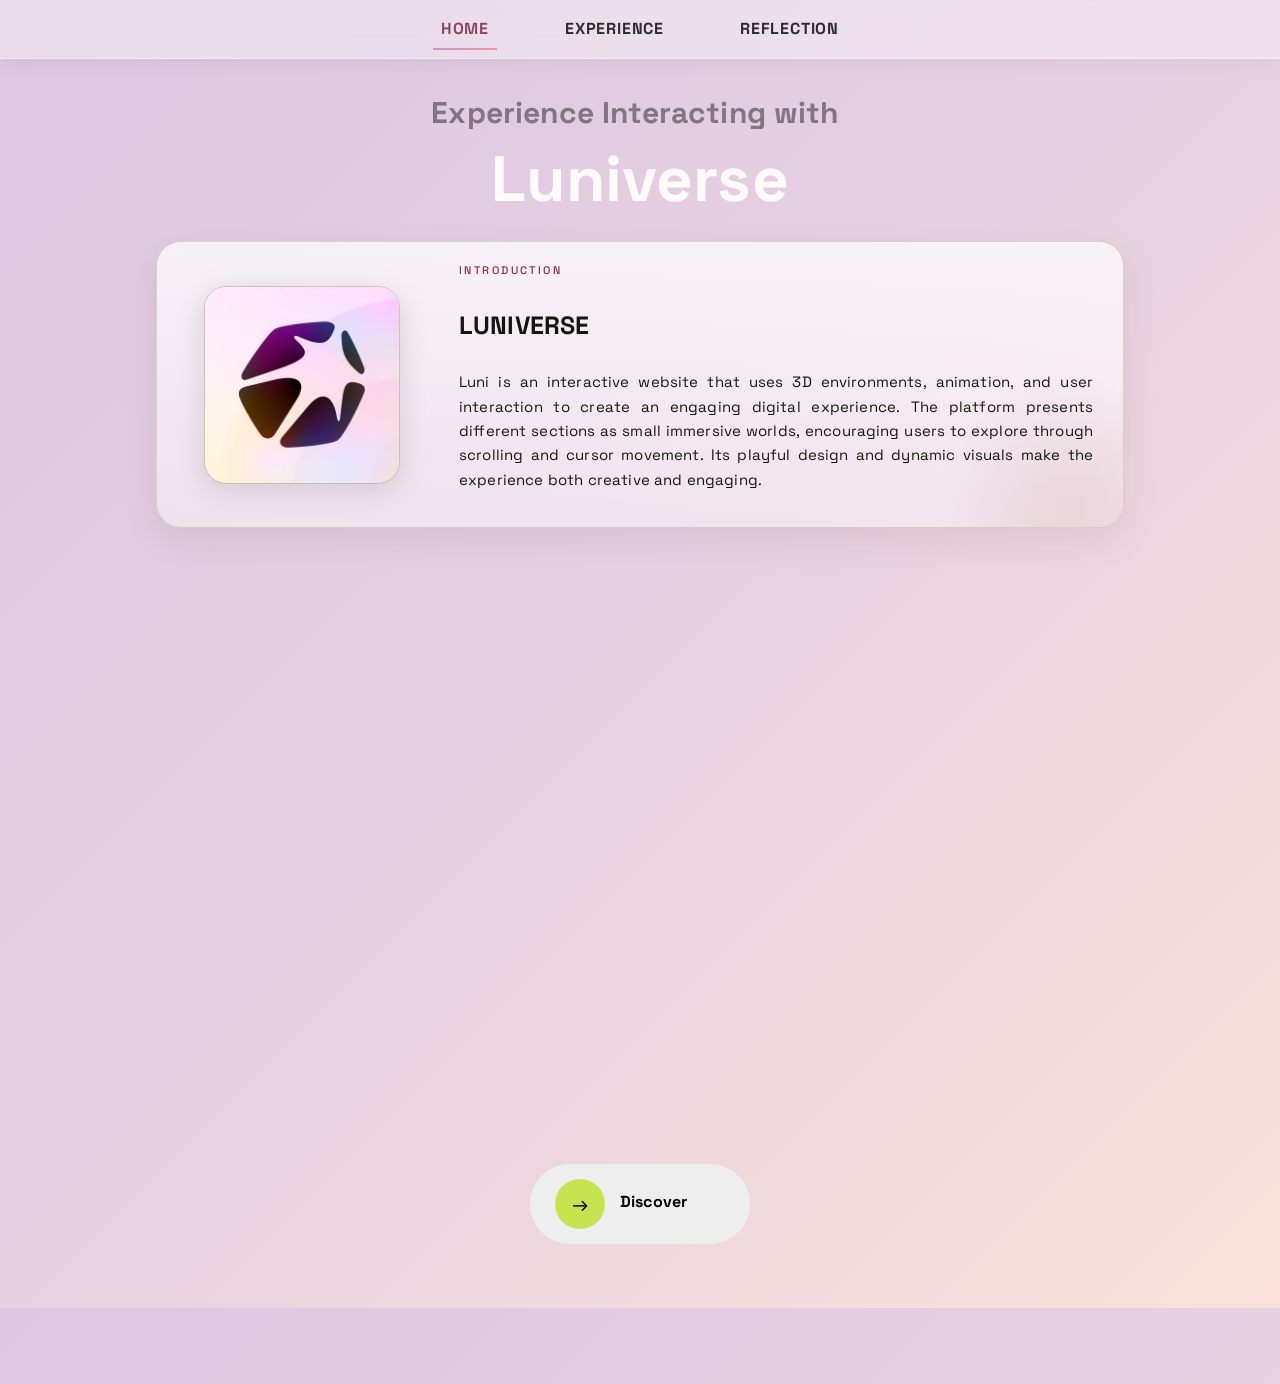
==== index.html @ 282cac81 "." ====
<!DOCTYPE html>
<html lang="en">
<head>
    <meta charset="UTF-8">
    <meta name="viewport" content="width=device-width, initial-scale=1.0">
    <title>Experience Interacting</title>
    <link rel="icon" href="image.png" type="image/png">
    <link rel="stylesheet" href="reset.css">
    <link rel="stylesheet" href="style.css">
    <link href="https://fonts.googleapis.com/css2?family=Space+Grotesk:wght@300;400;500;600&display=swap" rel="stylesheet">

<!-- This website is designed to present my personal reflections and responses to questions about the Luni website. 
I was inspired by the Luni website in terms of its colour palette, concept, imagery, and typography. 
However, I simplified these elements to maintain readability and usability-->

<body style="background: linear-gradient(135deg, #ddc7e2, #e7d0e0, #fae2db);">

<!--The navigation bar is designed to be minimal in order to keep the website clear and easy to use. 
I added a hover underline effect to provide visual feedback and encourage user interaction. I
chose a pink colour for this effect because it fits well with the overall layout, and it is also inspired by the Luni website’s colour palette.-->

 <nav class="navbar">
  <a href="index.html" class="active"><b>HOME</b></a>
  <a href="studio.html"><b>EXPERIENCE</b></a>
  <a href="thought.html"><b>REFLECTION</b></a>
</nav>
     <section id="questions">
        
<h2 style="
    text-align: center; 
    font-size: 30px; 
    margin-left: -10px ; 
    margin-bottom: 20px;
    margin-top: 30px;
    font-family: 'Space Grotesk', serif; 
    color: rgba(12, 12, 12, 0.447); "> Experience Interacting with</h2>

<h1 style="
    text-align: center; 
    font-size: 64px; 
    margin-top: -30px; 
    margin-bottom: -10px;
    font-family: 'Space Grotesk', serif; 
    color: rgb(255, 251, 251); ">
   Luniverse 
  </h1>

<!--First of all, I used a wrapper to contain the main content and control the overall layout of the page. 
By setting a maximum width and centring the content, it prevents the design from stretching too wide on larger screens. 
This helps maintain readability for users and makes the layout feel more comfortable and well-organised.-->

<!--The hero section uses a grid layout to arrange the image and text side by side. 
I placed the Luni logo alongside an introductory text within the same frame to create a clear and balanced composition. I
chose this design because it looks clean while still maintaining a visually engaging layout that can attract users’ attention.
The use of a soft background colour, rounded corners, and subtle shadows is inspired by the aesthetic of the Luni website. 
However, these elements are simplified to ensure better usability and clarity.

💡 Tôi sửa gì cho bạn-->

   <main class="wrap">
        <section class="hero">
            <div class="hero-media">
                <img src="luni.png" alt="Minimal icon">
            </div>
            <div class="hero-text">
                <p class="eyebrow">Introduction</p>
                <h1 style="
                font-size: 25px; ">LUNIVERSE</h1>
                <p class="sub;" 
                style="
                font-size: 15px; 
                text-align: justify;">
                    Luni is an interactive website that uses 3D environments, animation, and user interaction to create an engaging digital experience. The platform presents different sections as small immersive worlds, encouraging users to explore through scrolling and cursor movement. Its playful design and dynamic visuals make the experience both creative and engaging.
        </section>
        
<!--For the image section below, I created a bordered frame and placed it beneath the introductory text to keep the layout clean and well-structured. 
I arranged the images inside this frame to maintain a consistent visual presentation. The images are screenshots taken from the Luni website, 
which I used to give users a brief visual introduction to the website I selected.-->

<!--In addition, I added an automatic slideshow effect that transitions between the images. I chose this effect because 
t makes the section more dynamic and engaging, rather than showing static images. It also reflects the interactive nature of the Luni website,
where movement and animation play an important role in the user experience. At the same time, 
I kept the transition simple to ensure that it does not distract users or reduce readability.-->

<div class="img-box">
    <img src="img1.png" class="img1"
    style="width: 1000px; height: 500px;
    border-radius: 20px;">
    <img src="img2.png" class="img2"
    style="width: 1000px; height: 500px;
    border-radius: 20px;">
    <img src="img3.png" class="img3"
    style="width: 1000px; height: 500px;
    border-radius: 20px;">
    <img src="img4.png" class="img4"
    style="width: 1000px; height: 500px; 
    border-radius: 20px;">
  </div>

<!--Finally, at the bottom of the page, I designed a link button so that users can easily navigate to another section after scrolling down. 
I chose to place it at the end because it feels intuitive and convenient for users to continue exploring the website.
The design of this button is inspired by the arrow style used in the Luni website. Since my project is based on Luni, 
I wanted to reflect some of its visual elements in my own design. This helps create a stronger connection between my website and the original experience, 
allowing users to better understand and feel the inspiration behind my work.-->

<div style="display:flex; 
justify-content: center;
margin-top: -250px">
 <a href="studio.html" class="luni-btn">
  <!-- icon -->
  <div class="icon">
    →
  </div>
  <!-- text -->
  <div class="content", align-items: center; >
    <span class="text-1"><b>Discover</b> </span>
    <span class="text-2">Enter → </span>
  </div>
</a>
</div>

    </main>
</body>
</html>
---- style.css ----
*,
*::before,
*::after {
  box-sizing: border-box;
}

:root {
  color-scheme: light;
  --bg: #d8deef;
  --surface: #fbf8f3;
  --ink: #171511;
  --muted: #635d55;
  --hairline: #d9cfc2;
  --hairline-strong: #c4b8a9;
  --accent: #8b3139;
  --accent-soft: rgba(139, 49, 57, 0.1);
  --shadow-soft: 0 12px 36px rgba(41, 23, 11, 0.08);
}

.img-box{
  position: relative;
  width: 100%;
  height: 800px;
  overflow: hidden;
  border-radius: 20px;
  margin: 30px 0px 30px;
}

.img-box img{
  position: absolute;
  width: 100%;
  height: 100%;
  object-fit: cover;

  opacity: 0;
  animation: fade 8s infinite;
}

/* delay */
.img-box img:nth-child(1){ animation-delay: 0s; }
.img-box img:nth-child(2){ animation-delay: 2s; }
.img-box img:nth-child(3){ animation-delay: 4s; }
.img-box img:nth-child(4){ animation-delay: 6s; }

/* animation fade */
@keyframes fade{
  0%{ opacity: 0; }
  10%{ opacity: 1; }
  25%{ opacity: 1; }
  35%{ opacity: 0; }
  100%{ opacity: 0; }
}

/* CARD */
.qa-list li{
  counter-increment: item;
  position: relative;
  background: rgba(255,255,255,0.7);
  padding: 30px;
  border-radius: 25px;
  margin-bottom:40px;

  box-shadow: 0 10px 30px rgba(0,0,0,0.1);
}
/*01 */
.qa-list li::before{
  content: "0" counter(item);
  position: absolute;
  left: 20px;
  top: 20px;
  font-weight: bold;
  color: #8b3a3a;
}
/* DETAILS */
.qa{
  position: relative;
}
/* SUMMARY */
.qa summary{
  list-style: none;
  cursor: pointer;
  position: relative;
}
.qa summary::-webkit-details-marker{
  display: none;
}
/* MŨI TÊN ▶ */
.qa summary::after{
  content: "▶";
  position: absolute;
  right: -5px;
  bottom: -2px;

  transition: transform 0.3s ease;
}
/* khi mở → xoay xuống */
.qa[open] summary::after{
  transform: rotate(90deg);
}
/* khi mở */
.qa[open] p{
  max-height: 500px; /* đủ lớn */
  margin-top: 15px;
}

body {
  margin: 0;
  background:
    radial-gradient(circle at 9% 8%, rgba(184, 204, 236, 0.72) 0%, rgba(184, 204, 236, 0) 46%),
    radial-gradient(circle at 92% 10%, rgba(239, 204, 233, 0.66) 0%, rgba(239, 204, 233, 0) 44%),
    radial-gradient(circle at 78% 88%, rgba(204, 184, 232, 0.58) 0%, rgba(204, 184, 232, 0) 48%),
    radial-gradient(circle at 14% 92%, rgba(235, 218, 207, 0.56) 0%, rgba(235, 218, 207, 0) 50%),
    var(--bg);
  color: var(--ink);
  font-family: "Space Grotesk", "Segoe UI", sans-serif;
  line-height: 1.62;
  letter-spacing: 0.01em;
}

img {
  max-width: 100%;
  display: block;
}

.site-header {
  position: sticky;
  top: 0;
  z-index: 20;
  backdrop-filter: blur(10px);
  background: linear-gradient(180deg, rgba(216, 222, 239, 0.96), rgba(216, 222, 239, 0.78) 70%, rgba(216, 222, 239, 0));
}

.brand {
  text-align: right;
  padding: 28px 56px 14px;
  font-weight: 600;
  letter-spacing: 0.08em;
  font-size: 24px;
  color: #2a2118;
}

.wrap {
  width: min(1080px, 100%);
  margin: 0 auto;
  padding: 20px 56px 64px;
}

.hero {
  position: relative;
  isolation: isolate;
  display: grid;
  grid-template-columns: minmax(180px, 230px) 1fr;
  gap: 42px;
  align-items: center;
  padding: 20px 30px;
  margin-bottom: 56px;
  border: 1px solid var(--hairline);
  border-radius: 25px;
  background: linear-gradient(180deg, rgba(255, 255, 255, 0.72), rgba(255, 255, 255, 0.42));
  box-shadow: var(--shadow-soft);
  overflow: hidden;
}

.hero::after {
  content: "";
  position: absolute;
  inset: auto -80px -110px auto;
  width: 260px;
  height: 260px;
  border-radius: 50%;
  background: radial-gradient(circle, var(--accent-soft) 0%, rgba(139, 49, 57, 0) 72%);
  z-index: -1;
}

.hero-media {
  width: 196px;
  aspect-ratio: 1 / 1;
  border: 1px solid var(--hairline);
  border-radius: 22px;
  display: grid;
  place-items: center;
  background: linear-gradient(180deg, #ffffff, #f4eee6);
  box-shadow: inset 0 1px 0 rgba(255, 255, 255, 0.75);
  margin: 0 auto;
}

.hero-media img {
  width: 196px;
  height: 196px;
  border-radius: 22px ;
  filter: drop-shadow(0 6px 14px rgba(0, 0, 0, 0.12));
}

.eyebrow {
  text-transform: uppercase;
  letter-spacing: 0.22em;
  font-size: 11px;
  font-weight: 500;
  color: var(--accent);
  margin: 0 0 10px;
}

.h1 {
  font-family: "Newsreader", serif;
  font-size: clamp(34px, 4.2vw, 58px);
  line-height: 1.06;
  font-weight: 400;
  margin: 0 0 14px;
  text-wrap: balance;
}

.sub {
  margin: 0;
  color: var(--muted);
  max-width: 62ch;
  font-size: clamp(16px, 1.8vw, 19px);
}

.qa-list {
  list-style: none;
  counter-reset: qa;
  padding: 0;
  margin: 0 0 64px;
  display: grid;
  gap: 16px;
}

.qa-list li {
  position: relative;
  counter-increment: qa;
  padding: 24px 28px 24px 88px;
  border: 1px solid var(--hairline);
  border-radius: 18px;
  background: linear-gradient(180deg, rgba(255, 255, 255, 0.74), rgba(255, 255, 255, 0.38));
  transition: transform 180ms ease, border-color 180ms ease, box-shadow 180ms ease;
  margin: 50px;
}

.qa-list li::before {
  content: counter(qa, decimal-leading-zero);
  position: absolute;
  left: 28px;
  top: 24px;
  font-size: 12px;
  font-weight: 600;
  letter-spacing: 0.18em;
  color: var(--accent);
}

.qa-list h2 {
  font-size: clamp(17px, 1.95vw, 21px);
  line-height: 1.36;
  font-weight: 500;
  margin: 10px;
  text-wrap: pretty;
}

.qa-list p {
  max-width: 800px;
  margin: 10px;
  color: var(--muted);
  max-width: 72ch;
}

@media (hover: hover) {
  .qa-list li:hover {
    transform: translateY(-2px);
    border-color: var(--hairline-strong);
    box-shadow: 0 10px 26px rgba(35, 20, 8, 0.08);
  }
}

.site-footer {
  display: grid;
  grid-template-columns: repeat(2, minmax(0, 1fr));
  gap: 32px;
  padding: 24px 28px;
  border: 1px solid var(--hairline);
  border-radius: 18px;
  background: linear-gradient(180deg, rgba(255, 255, 255, 0.68), rgba(255, 255, 255, 0.38));
  font-size: 12px;
  color: var(--muted);
}

.site-footer p {
  margin: 6px 0;
  text-transform: uppercase;
  letter-spacing: 0.1em;
}

.footer-left p:first-child,
.footer-right p:first-child {
  color: var(--ink);
}

@media (max-width: 920px) {
  .brand {
    padding: 24px 24px 10px;
    font-size: 22px;
  }

  .wrap {
    padding: 12px 24px 44px;
  }

  .hero {
    grid-template-columns: 1fr;
    gap: 24px;
    padding: 30px 24px;
  }

  .hero-media {
    width: 160px;
    margin: 0;
  }

  .qa-list li {
    padding: 20px 20px 20px 68px;
  }

  .qa-list li::before {
    left: 20px;
    top: 20px;
  }
}

@media (max-width: 560px) {
  .brand {
    padding: 18px 16px 8px;
    font-size: 20px;
    letter-spacing: 0.06em;
  }

  .wrap {
    padding: 10px 16px 34px;
  }

  .hero {
    margin-bottom: 34px;
    padding: 24px 18px;
    border-radius: 20px;
  }

  .hero-media {
    width: 136px;
    border-radius: 18px;
  }

  .hero-media img {
    width: 70px;
    height: 70px;
  }

  .eyebrow {
    font-size: 10px;
    margin-bottom: 10px;
  }

  h1 {
    font-size: clamp(30px, 11vw, 44px);
  }

  .sub {
    font-size: 15px;
  }

  .qa-list {
    gap: 12px;
    margin-bottom: 46px;
  }

  .qa-list li {
    padding: 18px 16px 18px 58px;
    border-radius: 14px;
  }

  .qa-list li::before {
    left: 16px;
    top: 18px;
    font-size: 11px;
  }

  .qa-list h2 {
    font-size: 17px;
  }
}

.luni-btn{
  position: relative;
  display: flex;
  align-items: center;
  gap: 15px;
  min-width: 220px;
  padding: 15px 25px;
  border-radius: 50px;
  background: #eee;
  text-decoration: none;
  color: black;
  width: fit-content;
  overflow: hidden;
  cursor: pointer;
  transition: all 0.4s ease;
}

/* ICON */
.icon{
  width: 50px;
  height: 50px;
  border-radius: 50%;

  background: #c7e34f;
  display: flex;
  align-items: center;
  justify-content: center;

  font-size: 20px;

  transition: transform 0.4s ease;
  will-change: transform;
}

/* TEXT */
.content{
  position: relative;
  height: 30px;
}

/* TEXT CHUNG */
.content span{
  position: absolute;
  left: 0;
  top: 0;
  transition: all 0.4s ease;
  white-space: nowrap;
}

/* TEXT BAN ĐẦU */
.text-1{
  opacity: 1;
}

/* TEXT HOVER */
.text-2{
  opacity: 0;
  transform: translateY(100%);
}

/* HOVER */
.luni-btn:hover{
  background: #c7e34f;
}

.luni-btn:hover .icon{
  transform: translateX(100%);
  opacity: 0%;
}

/* text bay lên */
.luni-btn:hover .text-1{
  opacity: 0;
  transform: translateY(-100%);
}

/* text mới hiện */
.luni-btn:hover .text-2{
  opacity: 1;
  transform: translateY(0);
}

/* click effect */
.luni-btn:active{
  transform: scale(0.97);
}

@keyframes fadeIn{
  from{
    opacity: 0;
  }
  to{
    opacity: 1;
  }
}

/* layout ngang */
.qa-item{
  display: flex;
  justify-content: space-between;
  align-items: flex-start;
  gap: 20px;
  margin-bottom: 20px;
}

/* text */
.qa-content{
  flex: 1;
}

/* số */
.qa-number{
  font-size: 14px;
  color: #a44;
  margin-bottom: 5px;
  display: block;
}

/* ảnh */
.qa-img{
  width: 120px;
  height: auto;
}

/* NAVBAR STYLING */
.navbar {
  position: sticky;
  top: 0;
  z-index: 100;
  display: flex;
  justify-content: center;
  align-items: center;
  gap: 60px;
  padding: 12px 56px;
  background: rgba(255, 255, 255, 0.35);
  backdrop-filter: blur(12px);
  border-bottom: 1px solid rgba(255, 255, 255, 0.4);
  box-shadow: 0 4px 20px rgba(0, 0, 0, 0.06);
}

.navbar a {
  text-decoration: none;
  font-size: 16px;
  font-weight: 600;
  letter-spacing: 0.05em;
  color: #2d2d2d;
  transition: all 0.3s ease;
  position: relative;
  padding: 4px 8px;
}

.navbar a::after {
  content: '';
  position: absolute;
  bottom: -4px;
  left: 0;
  width: 0;
  height: 2px;
  background: linear-gradient(90deg, #c794c9, #e59e9e);
  transition: width 0.3s ease;
}

.navbar a:hover {
  color: #8b4a5b;
}

.navbar a:hover::after {
  width: 100%;
}

/* Active page styling */
.navbar a[href="index.html"].active,
.navbar a[href="studio.html"].active,
.navbar a[href="thought.html"].active {
  color: #8b4a5b;
}

.navbar a[href="index.html"].active::after,
.navbar a[href="studio.html"].active::after,
.navbar a[href="thought.html"].active::after {
  width: 100%;
}
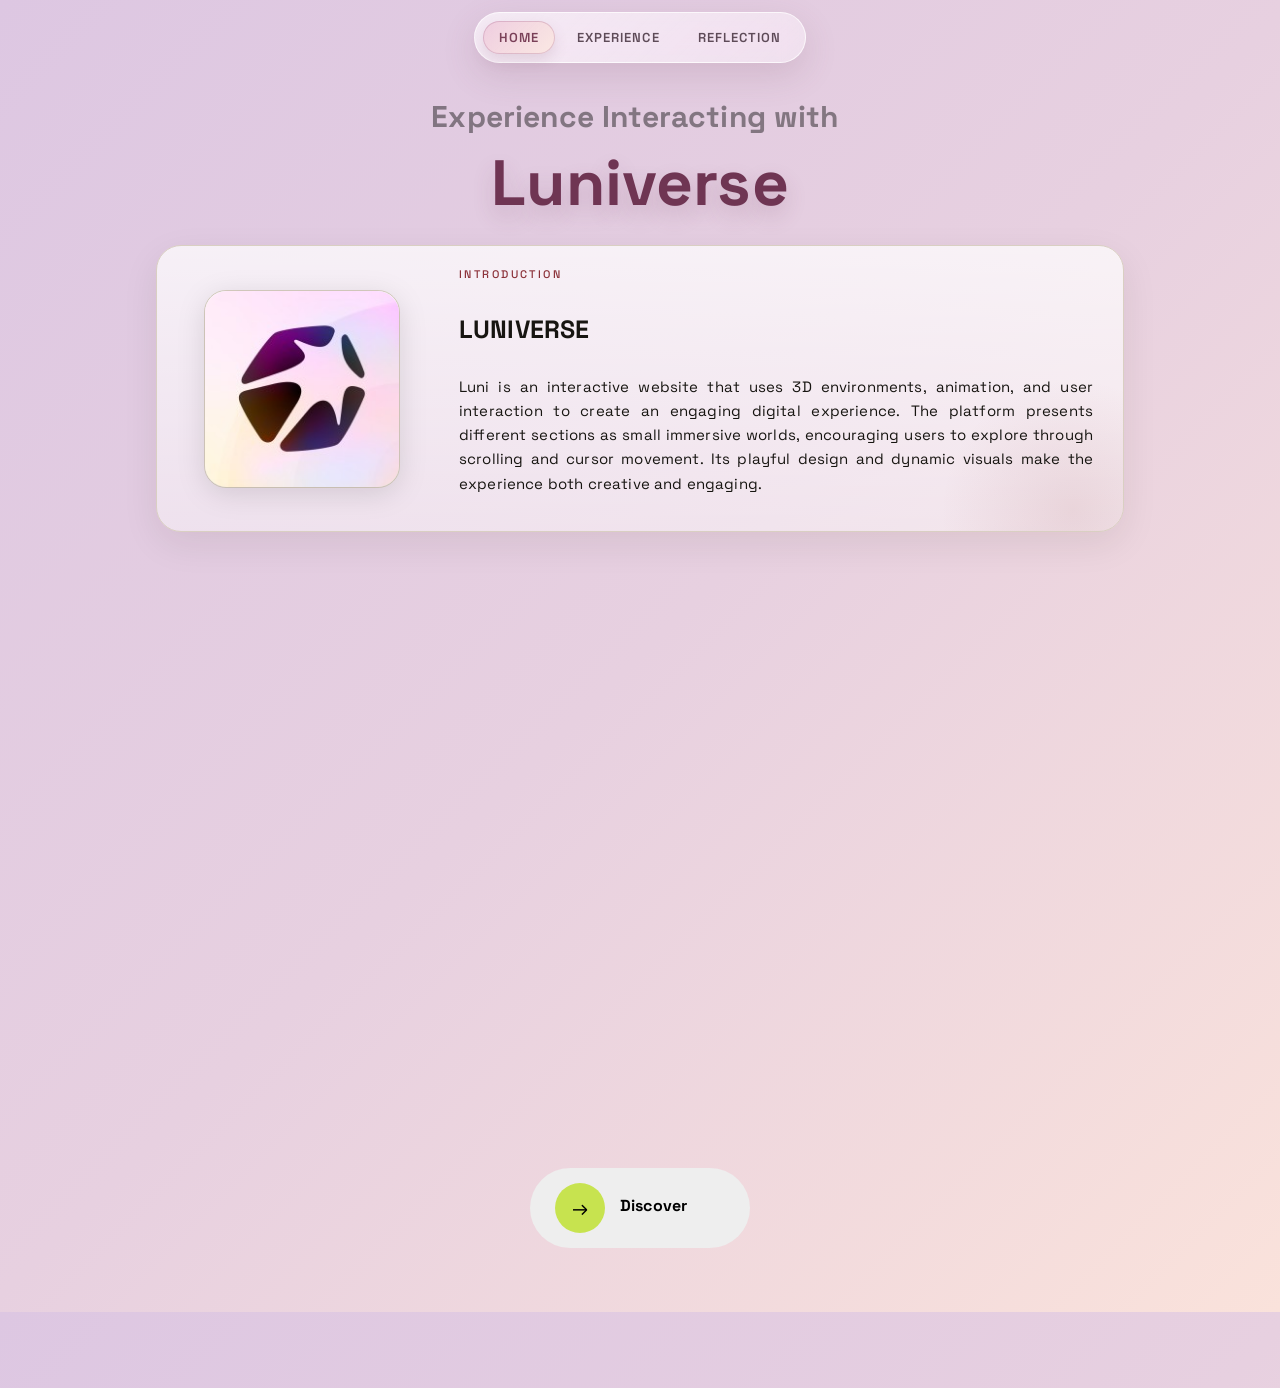
==== commit fce9511f: "lên" ====
--- a/index.html
+++ b/index.html
@@ -41,7 +41,8 @@
     margin-top: -30px; 
     margin-bottom: -10px;
     font-family: 'Space Grotesk', serif; 
-    color: rgb(255, 251, 251); ">
+   color: #6f3553;
+   text-shadow: 0 10px 22px rgba(111, 53, 83, 0.2); ">
    Luniverse 
   </h1>
 
@@ -53,9 +54,7 @@
 I placed the Luni logo alongside an introductory text within the same frame to create a clear and balanced composition. I
 chose this design because it looks clean while still maintaining a visually engaging layout that can attract users’ attention.
 The use of a soft background colour, rounded corners, and subtle shadows is inspired by the aesthetic of the Luni website. 
-However, these elements are simplified to ensure better usability and clarity.
-
-💡 Tôi sửa gì cho bạn-->
+However, these elements are simplified to ensure better usability and clarity.-->
 
    <main class="wrap">
         <section class="hero">
--- a/style.css
+++ b/style.css
@@ -513,58 +513,151 @@
 /* NAVBAR STYLING */
 .navbar {
   position: sticky;
-  top: 0;
+  top: 12px;
   z-index: 100;
+  width: fit-content;
+  margin: 12px auto 24px;
+  padding: 8px;
   display: flex;
+  align-items: center;
   justify-content: center;
-  align-items: center;
-  gap: 60px;
-  padding: 12px 56px;
-  background: rgba(255, 255, 255, 0.35);
-  backdrop-filter: blur(12px);
-  border-bottom: 1px solid rgba(255, 255, 255, 0.4);
-  box-shadow: 0 4px 20px rgba(0, 0, 0, 0.06);
+  gap: 6px;
+  border-radius: 999px;
+  background: linear-gradient(135deg, rgba(255, 255, 255, 0.62), rgba(255, 255, 255, 0.4));
+  border: 1px solid rgba(255, 255, 255, 0.72);
+  backdrop-filter: blur(12px) saturate(130%);
+  box-shadow: 0 12px 34px rgba(118, 73, 96, 0.16);
 }
 
 .navbar a {
   text-decoration: none;
+  font-size: 13px;
+  font-weight: 600;
+  letter-spacing: 0.08em;
+  color: #5e4b58;
+  padding: 10px 16px;
+  border-radius: 999px;
+  line-height: 1;
+  transition: color 0.25s ease, background-color 0.25s ease, transform 0.25s ease, box-shadow 0.25s ease;
+}
+
+.navbar a b {
+  font-weight: 600;
+}
+
+.navbar a::after {
+  content: none;
+}
+
+.navbar a:hover {
+  color: #7a4058;
+  background: rgba(236, 205, 224, 0.52);
+  transform: translateY(-1px);
+}
+
+.navbar a.active {
+  color: #7a4058;
+  background: linear-gradient(135deg, rgba(232, 180, 205, 0.55), rgba(255, 233, 216, 0.62));
+  box-shadow: inset 0 0 0 1px rgba(170, 105, 142, 0.3), 0 6px 14px rgba(128, 78, 105, 0.16);
+}
+
+/*REFLECTION PAGE*/
+.reflection-page {
+  width: min(1120px, calc(100% - 56px));
+  margin: 0 auto 72px;
+  display: grid;
+  gap: 22px;
+}
+
+.reflection-hero {
+  padding: clamp(26px, 4vw, 40px);
+  border-radius: 26px;
+  border: 1px solid rgba(255, 255, 255, 0.7);
+  background: linear-gradient(145deg, rgba(255, 255, 255, 0.68), rgba(255, 255, 255, 0.42));
+  box-shadow: 0 16px 38px rgba(106, 66, 93, 0.16);
+}
+
+.reflection-kicker {
+  margin: 0 0 10px;
+  font-size: 12px;
+  letter-spacing: 0.2em;
+  text-transform: uppercase;
+  color: #8c5372;
+}
+
+.reflection-hero h1 {
+  margin: 0 0 14px;
+  font-size: clamp(42px, 7vw, 68px);
+  line-height: 0.95;
+  color: #6f3553;
+  text-shadow: 0 10px 22px rgba(111, 53, 83, 0.2);
+}
+
+.reflection-lead {
+  margin: 0;
+  max-width: 72ch;
+  text-align: justify;
   font-size: 16px;
-  font-weight: 600;
-  letter-spacing: 0.05em;
-  color: #2d2d2d;
-  transition: all 0.3s ease;
-  position: relative;
-  padding: 4px 8px;
-}
-
-.navbar a::after {
-  content: '';
-  position: absolute;
-  bottom: -4px;
-  left: 0;
-  width: 0;
-  height: 2px;
-  background: linear-gradient(90deg, #c794c9, #e59e9e);
-  transition: width 0.3s ease;
-}
-
-.navbar a:hover {
-  color: #8b4a5b;
-}
-
-.navbar a:hover::after {
+  color: #2f2630;
+}
+
+.reflection-media {
+  display: grid;
+  grid-template-columns: repeat(3, minmax(0, 1fr));
+  gap: 18px;
+}
+
+.media-card {
+  padding: 14px;
+  border-radius: 18px;
+  border: 1px solid rgba(255, 255, 255, 0.65);
+  background: linear-gradient(145deg, rgba(255, 255, 255, 0.7), rgba(255, 255, 255, 0.4));
+  box-shadow: 0 10px 24px rgba(104, 63, 92, 0.12);
+}
+
+.media-card video {
   width: 100%;
-}
-
-/* Active page styling */
-.navbar a[href="index.html"].active,
-.navbar a[href="studio.html"].active,
-.navbar a[href="thought.html"].active {
-  color: #8b4a5b;
-}
-
-.navbar a[href="index.html"].active::after,
-.navbar a[href="studio.html"].active::after,
-.navbar a[href="thought.html"].active::after {
-  width: 100%;
+  aspect-ratio: 4 / 5;
+  object-fit: cover;
+  border-radius: 12px;
+  display: block;
+}
+
+.media-card p {
+  margin: 10px 4px 2px;
+  font-size: 13px;
+  letter-spacing: 0.04em;
+  text-transform: uppercase;
+  color: #6a4d62;
+}
+
+.reflection-notes {
+  display: grid;
+  grid-template-columns: repeat(2, minmax(0, 1fr));
+  gap: 18px;
+}
+
+.reflection-card {
+  padding: 22px 24px;
+  border-radius: 20px;
+  border: 1px solid rgba(255, 255, 255, 0.7);
+  background: linear-gradient(145deg, rgba(255, 255, 255, 0.78), rgba(255, 255, 255, 0.5));
+  box-shadow: 0 12px 26px rgba(102, 63, 87, 0.14);
+}
+
+.reflection-card h2 {
+  margin: 0 0 10px;
+  font-size: clamp(19px, 2.5vw, 24px);
+  color: #5f3454;
+}
+
+.reflection-card p {
+  margin: 0;
+  text-align: justify;
+  font-size: 15px;
+  color: #30272f;
+}
+
+.reflection-card--wide {
+  grid-column: 1 / -1;
 }
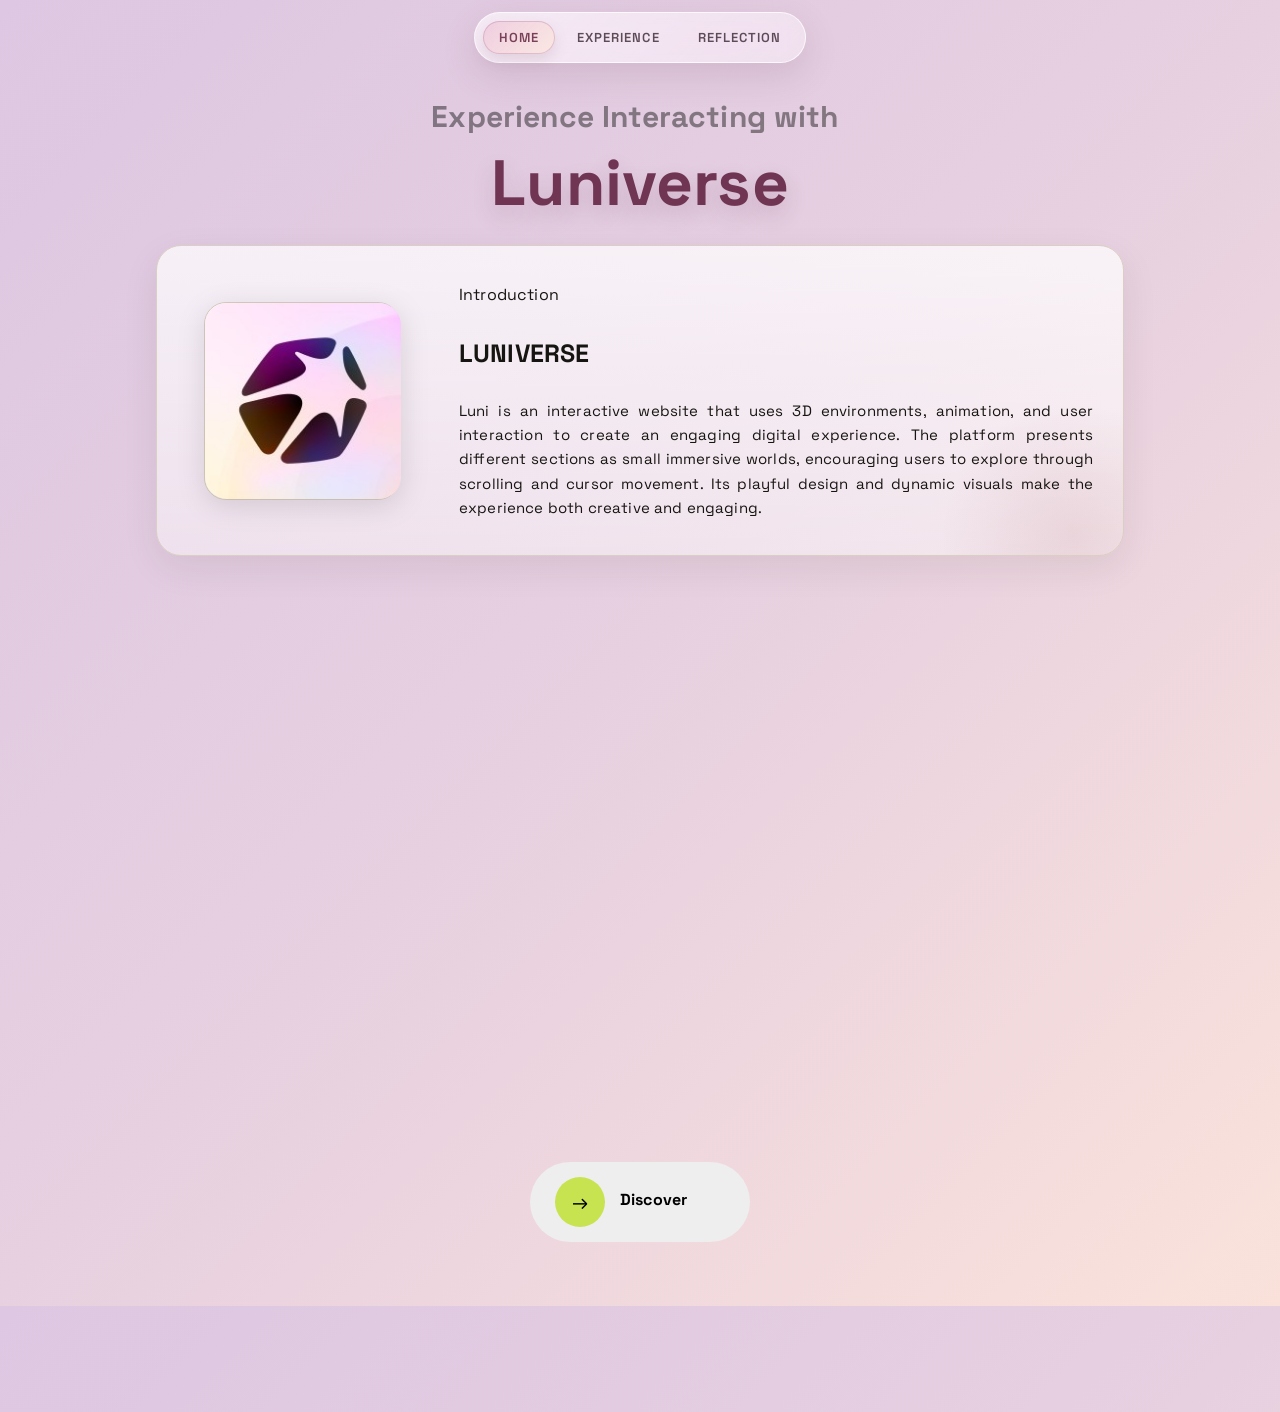
==== commit 34c8694d: "m" ====
--- a/index.html
+++ b/index.html
@@ -4,6 +4,7 @@
     <meta charset="UTF-8">
     <meta name="viewport" content="width=device-width, initial-scale=1.0">
     <title>Experience Interacting</title>
+    <!--I used a cloud image as my website icon to reflect the dreamy feeling I had when interacting with the Luni website. I chose a pink cloud to match the overall colour palette and keep the design consistent.-->
     <link rel="icon" href="image.png" type="image/png">
     <link rel="stylesheet" href="reset.css">
     <link rel="stylesheet" href="style.css">
@@ -15,14 +16,10 @@
 
 <body style="background: linear-gradient(135deg, #ddc7e2, #e7d0e0, #fae2db);">
 
-<!--The navigation bar is designed to be minimal in order to keep the website clear and easy to use. 
-I added a hover underline effect to provide visual feedback and encourage user interaction. I
-chose a pink colour for this effect because it fits well with the overall layout, and it is also inspired by the Luni website’s colour palette.-->
-
  <nav class="navbar">
   <a href="index.html" class="active"><b>HOME</b></a>
-  <a href="studio.html"><b>EXPERIENCE</b></a>
-  <a href="thought.html"><b>REFLECTION</b></a>
+  <a href="experience.html"><b>EXPERIENCE</b></a>
+  <a href="reflection.html"><b>REFLECTION</b></a>
 </nav>
      <section id="questions">
         
@@ -50,12 +47,6 @@
 By setting a maximum width and centring the content, it prevents the design from stretching too wide on larger screens. 
 This helps maintain readability for users and makes the layout feel more comfortable and well-organised.-->
 
-<!--The hero section uses a grid layout to arrange the image and text side by side. 
-I placed the Luni logo alongside an introductory text within the same frame to create a clear and balanced composition. I
-chose this design because it looks clean while still maintaining a visually engaging layout that can attract users’ attention.
-The use of a soft background colour, rounded corners, and subtle shadows is inspired by the aesthetic of the Luni website. 
-However, these elements are simplified to ensure better usability and clarity.-->
-
    <main class="wrap">
         <section class="hero">
             <div class="hero-media">
@@ -72,14 +63,9 @@
                     Luni is an interactive website that uses 3D environments, animation, and user interaction to create an engaging digital experience. The platform presents different sections as small immersive worlds, encouraging users to explore through scrolling and cursor movement. Its playful design and dynamic visuals make the experience both creative and engaging.
         </section>
         
-<!--For the image section below, I created a bordered frame and placed it beneath the introductory text to keep the layout clean and well-structured. 
-I arranged the images inside this frame to maintain a consistent visual presentation. The images are screenshots taken from the Luni website, 
+<!--For the image section below, I created a bordered box and placed it beneath the introductory text to keep the layout clean and well-structured. 
+I arranged the images inside this box to maintain a consistent visual presentation. The images are screenshots taken from the Luni website, 
 which I used to give users a brief visual introduction to the website I selected.-->
-
-<!--In addition, I added an automatic slideshow effect that transitions between the images. I chose this effect because 
-t makes the section more dynamic and engaging, rather than showing static images. It also reflects the interactive nature of the Luni website,
-where movement and animation play an important role in the user experience. At the same time, 
-I kept the transition simple to ensure that it does not distract users or reduce readability.-->
 
 <div class="img-box">
     <img src="img1.png" class="img1"
@@ -105,12 +91,12 @@
 <div style="display:flex; 
 justify-content: center;
 margin-top: -250px">
- <a href="studio.html" class="luni-btn">
-  <!-- icon -->
+ <a href="experience.html" class="luni-btn">
+  
   <div class="icon">
     →
   </div>
-  <!-- text -->
+
   <div class="content", align-items: center; >
     <span class="text-1"><b>Discover</b> </span>
     <span class="text-2">Enter → </span>
--- a/style.css
+++ b/style.css
@@ -24,7 +24,6 @@
   height: 800px;
   overflow: hidden;
   border-radius: 20px;
-  margin: 30px 0px 30px;
 }
 
 .img-box img{
@@ -36,6 +35,11 @@
   opacity: 0;
   animation: fade 8s infinite;
 }
+
+/*I added an automatic slideshow effect that transitions between the images. I chose this effect because 
+t makes the section more dynamic and engaging, rather than showing static images. It also reflects the interactive nature of the Luni website,
+where movement and animation play an important role in the user experience. At the same time, 
+I kept the transition simple to ensure that it does not distract users or reduce readability.*/
 
 /* delay */
 .img-box img:nth-child(1){ animation-delay: 0s; }
@@ -52,57 +56,6 @@
   100%{ opacity: 0; }
 }
 
-/* CARD */
-.qa-list li{
-  counter-increment: item;
-  position: relative;
-  background: rgba(255,255,255,0.7);
-  padding: 30px;
-  border-radius: 25px;
-  margin-bottom:40px;
-
-  box-shadow: 0 10px 30px rgba(0,0,0,0.1);
-}
-/*01 */
-.qa-list li::before{
-  content: "0" counter(item);
-  position: absolute;
-  left: 20px;
-  top: 20px;
-  font-weight: bold;
-  color: #8b3a3a;
-}
-/* DETAILS */
-.qa{
-  position: relative;
-}
-/* SUMMARY */
-.qa summary{
-  list-style: none;
-  cursor: pointer;
-  position: relative;
-}
-.qa summary::-webkit-details-marker{
-  display: none;
-}
-/* MŨI TÊN ▶ */
-.qa summary::after{
-  content: "▶";
-  position: absolute;
-  right: -5px;
-  bottom: -2px;
-
-  transition: transform 0.3s ease;
-}
-/* khi mở → xoay xuống */
-.qa[open] summary::after{
-  transform: rotate(90deg);
-}
-/* khi mở */
-.qa[open] p{
-  max-height: 500px; /* đủ lớn */
-  margin-top: 15px;
-}
 
 body {
   margin: 0;
@@ -118,33 +71,16 @@
   letter-spacing: 0.01em;
 }
 
-img {
-  max-width: 100%;
-  display: block;
-}
-
-.site-header {
-  position: sticky;
-  top: 0;
-  z-index: 20;
-  backdrop-filter: blur(10px);
-  background: linear-gradient(180deg, rgba(216, 222, 239, 0.96), rgba(216, 222, 239, 0.78) 70%, rgba(216, 222, 239, 0));
-}
-
-.brand {
-  text-align: right;
-  padding: 28px 56px 14px;
-  font-weight: 600;
-  letter-spacing: 0.08em;
-  font-size: 24px;
-  color: #2a2118;
-}
-
 .wrap {
   width: min(1080px, 100%);
   margin: 0 auto;
   padding: 20px 56px 64px;
 }
+
+/*
+The hero section uses a grid layout to place the image and text side by side, creating a clear and balanced design. 
+The soft colours, rounded corners, and subtle shadows are inspired by the Luni website, but simplified to maintain readability and usability.
+*/
 
 .hero {
   position: relative;
@@ -192,30 +128,7 @@
   filter: drop-shadow(0 6px 14px rgba(0, 0, 0, 0.12));
 }
 
-.eyebrow {
-  text-transform: uppercase;
-  letter-spacing: 0.22em;
-  font-size: 11px;
-  font-weight: 500;
-  color: var(--accent);
-  margin: 0 0 10px;
-}
-
-.h1 {
-  font-family: "Newsreader", serif;
-  font-size: clamp(34px, 4.2vw, 58px);
-  line-height: 1.06;
-  font-weight: 400;
-  margin: 0 0 14px;
-  text-wrap: balance;
-}
-
-.sub {
-  margin: 0;
-  color: var(--muted);
-  max-width: 62ch;
-  font-size: clamp(16px, 1.8vw, 19px);
-}
+
 
 .qa-list {
   list-style: none;
@@ -270,59 +183,27 @@
     box-shadow: 0 10px 26px rgba(35, 20, 8, 0.08);
   }
 }
-
-.site-footer {
-  display: grid;
-  grid-template-columns: repeat(2, minmax(0, 1fr));
-  gap: 32px;
-  padding: 24px 28px;
-  border: 1px solid var(--hairline);
-  border-radius: 18px;
-  background: linear-gradient(180deg, rgba(255, 255, 255, 0.68), rgba(255, 255, 255, 0.38));
-  font-size: 12px;
-  color: var(--muted);
-}
-
-.site-footer p {
-  margin: 6px 0;
-  text-transform: uppercase;
-  letter-spacing: 0.1em;
-}
-
-.footer-left p:first-child,
-.footer-right p:first-child {
-  color: var(--ink);
-}
-
-@media (max-width: 920px) {
-  .brand {
-    padding: 24px 24px 10px;
-    font-size: 22px;
-  }
-
-  .wrap {
-    padding: 12px 24px 44px;
-  }
-
-  .hero {
-    grid-template-columns: 1fr;
-    gap: 24px;
-    padding: 30px 24px;
-  }
-
-  .hero-media {
-    width: 160px;
-    margin: 0;
-  }
-
-  .qa-list li {
-    padding: 20px 20px 20px 68px;
-  }
-
-  .qa-list li::before {
-    left: 20px;
-    top: 20px;
-  }
+/* SUMMARY */
+.qa summary{
+  list-style: none;
+  cursor: pointer;
+  position: relative;
+}
+.qa summary::-webkit-details-marker{
+  display: none;
+}
+/* MŨI TÊN ▶ */
+.qa summary::after{
+  content: "▶";
+  position: absolute;
+  right: -5px;
+  bottom: -2px;
+
+  transition: transform 0.3s ease;
+}
+/* khi mở → xoay xuống */
+.qa[open] summary::after{
+  transform: rotate(90deg);
 }
 
 @media (max-width: 560px) {
@@ -426,7 +307,7 @@
   height: 30px;
 }
 
-/* TEXT CHUNG */
+/* COMBINE TEXT */
 .content span{
   position: absolute;
   left: 0;
@@ -435,7 +316,7 @@
   white-space: nowrap;
 }
 
-/* TEXT BAN ĐẦU */
+/* FIRST TEXT */
 .text-1{
   opacity: 1;
 }
@@ -456,13 +337,13 @@
   opacity: 0%;
 }
 
-/* text bay lên */
+/* text */
 .luni-btn:hover .text-1{
   opacity: 0;
   transform: translateY(-100%);
 }
 
-/* text mới hiện */
+/* new text appear */
 .luni-btn:hover .text-2{
   opacity: 1;
   transform: translateY(0);
@@ -482,33 +363,10 @@
   }
 }
 
-/* layout ngang */
-.qa-item{
-  display: flex;
-  justify-content: space-between;
-  align-items: flex-start;
-  gap: 20px;
-  margin-bottom: 20px;
-}
-
-/* text */
-.qa-content{
-  flex: 1;
-}
-
-/* số */
-.qa-number{
-  font-size: 14px;
-  color: #a44;
-  margin-bottom: 5px;
-  display: block;
-}
-
-/* ảnh */
-.qa-img{
-  width: 120px;
-  height: auto;
-}
+
+/*The navigation bar is designed to be minimal in order to keep the website clear and easy to use. 
+I added a hover effect to provide visual feedback and encourage user interaction.
+I chose a pink colour and hologram for this effect because it fits well with the overall layout, and it is also inspired by the Luni website’s colour palette.*/
 
 /* NAVBAR STYLING */
 .navbar {
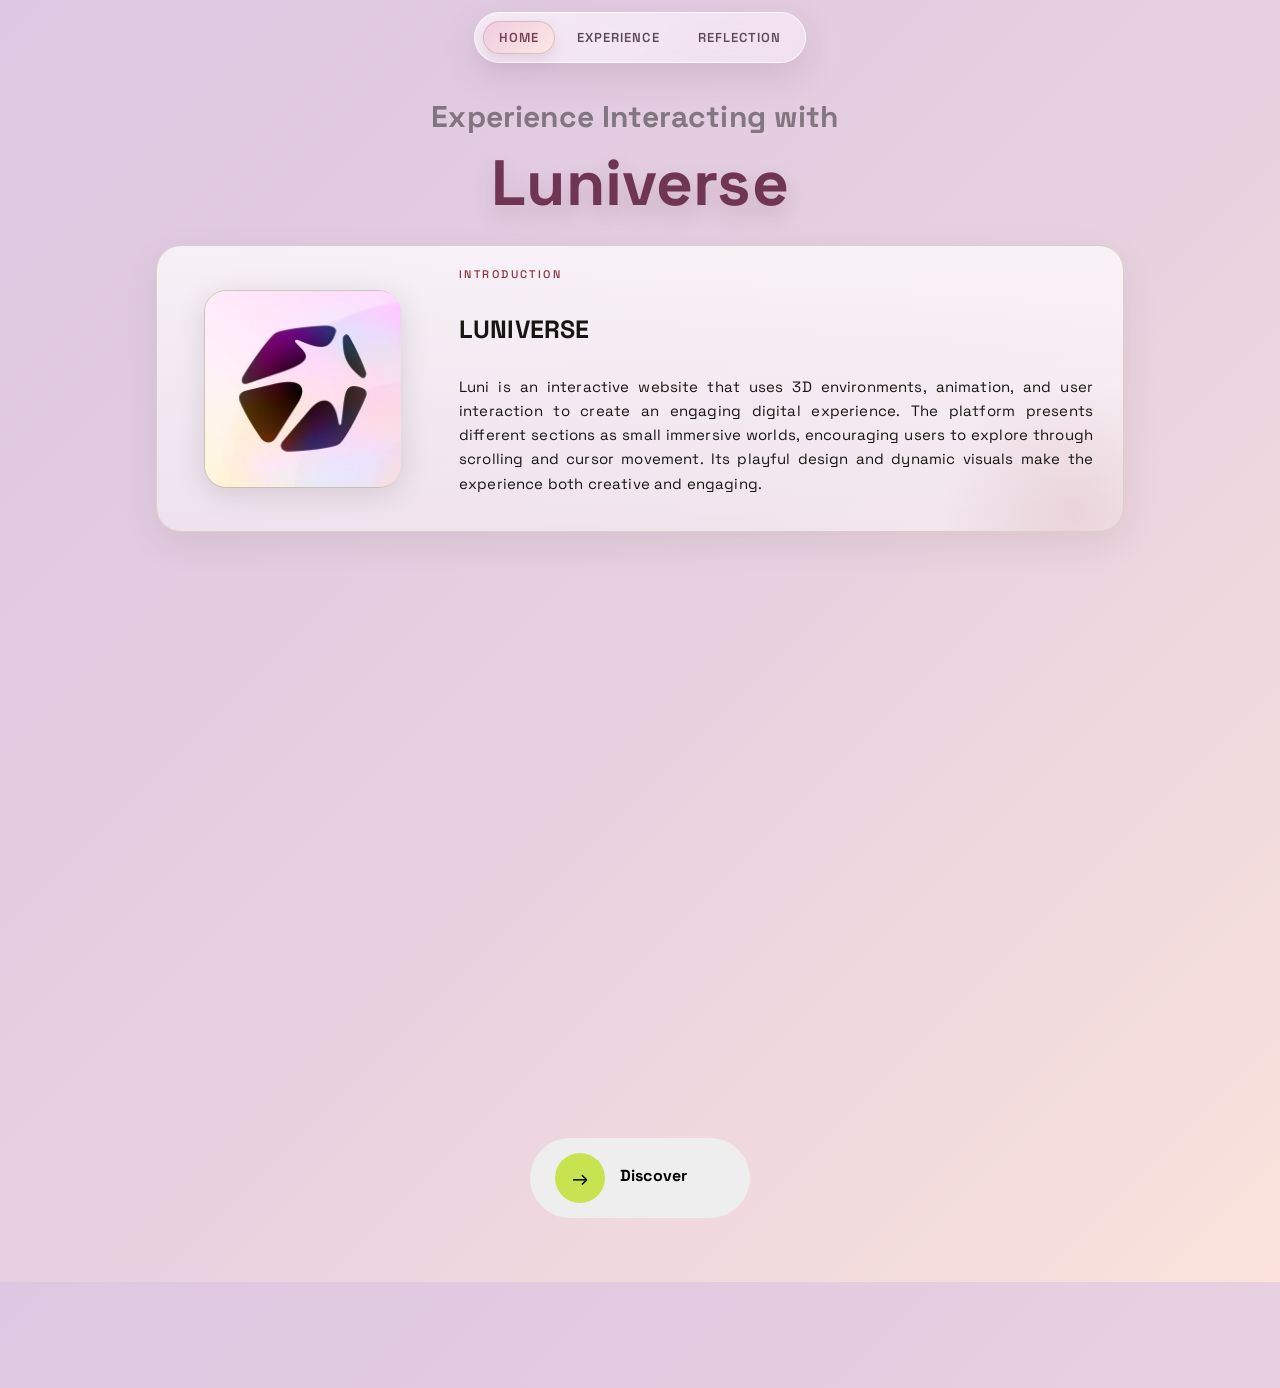
==== commit 46b14dc4: "last" ====
--- a/index.html
+++ b/index.html
@@ -63,9 +63,9 @@
                     Luni is an interactive website that uses 3D environments, animation, and user interaction to create an engaging digital experience. The platform presents different sections as small immersive worlds, encouraging users to explore through scrolling and cursor movement. Its playful design and dynamic visuals make the experience both creative and engaging.
         </section>
         
-<!--For the image section below, I created a bordered box and placed it beneath the introductory text to keep the layout clean and well-structured. 
-I arranged the images inside this box to maintain a consistent visual presentation. The images are screenshots taken from the Luni website, 
-which I used to give users a brief visual introduction to the website I selected.-->
+<!--For the image section, I created a bordered box and placed it below the introductory text to keep the layout clean and well-structured. 
+I arranged the images inside to maintain a consistent visual presentation. These images are screenshots from the Luni website, 
+used to give users a brief visual introduction to the selected website.-->
 
 <div class="img-box">
     <img src="img1.png" class="img1"
@@ -82,11 +82,9 @@
     border-radius: 20px;">
   </div>
 
-<!--Finally, at the bottom of the page, I designed a link button so that users can easily navigate to another section after scrolling down. 
-I chose to place it at the end because it feels intuitive and convenient for users to continue exploring the website.
-The design of this button is inspired by the arrow style used in the Luni website. Since my project is based on Luni, 
-I wanted to reflect some of its visual elements in my own design. This helps create a stronger connection between my website and the original experience, 
-allowing users to better understand and feel the inspiration behind my work.-->
+<!-- At the bottom of the page, I added a link button to help users easily navigate to another section after scrolling. 
+I placed it at the end to create a more intuitive flow and encourage users to continue exploring the website. 
+The arrow-style design is inspired by the Luni website, creating a visual connection while keeping the interface simple and user-friendly.-->
 
 <div style="display:flex; 
 justify-content: center;
--- a/style.css
+++ b/style.css
@@ -18,6 +18,22 @@
   --shadow-soft: 0 12px 36px rgba(41, 23, 11, 0.08);
 }
 
+.sub {
+  margin: 0;
+  color: var(--muted);
+  max-width: 62ch;
+  font-size: clamp(16px, 1.8vw, 19px);
+}
+
+.eyebrow {
+  text-transform: uppercase;
+  letter-spacing: 0.22em;
+  font-size: 11px;
+  font-weight: 500;
+  color: var(--accent);
+  margin: 0 0 10px;
+}
+
 .img-box{
   position: relative;
   width: 100%;
@@ -36,10 +52,9 @@
   animation: fade 8s infinite;
 }
 
-/*I added an automatic slideshow effect that transitions between the images. I chose this effect because 
-t makes the section more dynamic and engaging, rather than showing static images. It also reflects the interactive nature of the Luni website,
-where movement and animation play an important role in the user experience. At the same time, 
-I kept the transition simple to ensure that it does not distract users or reduce readability.*/
+/*I added an automatic slideshow effect to transition between the images, making the section more dynamic and engaging. 
+This reflects the interactive nature of the Luni website, where movement and animation play an important role. 
+At the same time, I kept the transitions simple to avoid distracting users and to maintain readability.*/
 
 /* delay */
 .img-box img:nth-child(1){ animation-delay: 0s; }
@@ -128,13 +143,16 @@
   filter: drop-shadow(0 6px 14px rgba(0, 0, 0, 0.12));
 }
 
-
+/* In this section, I designed the Q&A layout using individual boxes for each question and answer, 
+and added hover effects to make the interaction more engaging. As this was my first time coding, I found it challenging. I used ChatGPT for support, 
+then refined it myself by removing unnecessary elements and adjusting it based on my understanding. I also applied layout techniques such as alignment, margin, padding, and borders, 
+along with small transform effects to improve the overall design and interaction.*/
 
 .qa-list {
   list-style: none;
   counter-reset: qa;
   padding: 0;
-  margin: 0 0 64px;
+  margin: 0 0 70px;
   display: grid;
   gap: 16px;
 }
@@ -150,17 +168,6 @@
   margin: 50px;
 }
 
-.qa-list li::before {
-  content: counter(qa, decimal-leading-zero);
-  position: absolute;
-  left: 28px;
-  top: 24px;
-  font-size: 12px;
-  font-weight: 600;
-  letter-spacing: 0.18em;
-  color: var(--accent);
-}
-
 .qa-list h2 {
   font-size: clamp(17px, 1.95vw, 21px);
   line-height: 1.36;
@@ -183,25 +190,21 @@
     box-shadow: 0 10px 26px rgba(35, 20, 8, 0.08);
   }
 }
-/* SUMMARY */
+
 .qa summary{
   list-style: none;
   cursor: pointer;
   position: relative;
 }
-.qa summary::-webkit-details-marker{
-  display: none;
-}
-/* MŨI TÊN ▶ */
+
 .qa summary::after{
   content: "▶";
   position: absolute;
   right: -5px;
   bottom: -2px;
-
   transition: transform 0.3s ease;
 }
-/* khi mở → xoay xuống */
+
 .qa[open] summary::after{
   transform: rotate(90deg);
 }
@@ -266,6 +269,11 @@
     font-size: 17px;
   }
 }
+
+/*I found this arrow animation quite challenging, especially when making the text appear on hover. 
+I first used ChatGPT to generate the initial code, then explored tutorials on YouTube to better understand how the animation works. 
+After that, I adjusted and simplified the code to fit my design.
+This helped me improve my understanding of CSS animations and apply what I learned in Week 4.*/
 
 .luni-btn{
   position: relative;
@@ -289,14 +297,11 @@
   width: 50px;
   height: 50px;
   border-radius: 50%;
-
   background: #c7e34f;
   display: flex;
   align-items: center;
   justify-content: center;
-
   font-size: 20px;
-
   transition: transform 0.4s ease;
   will-change: transform;
 }
@@ -362,7 +367,6 @@
     opacity: 1;
   }
 }
-
 
 /*The navigation bar is designed to be minimal in order to keep the website clear and easy to use. 
 I added a hover effect to provide visual feedback and encourage user interaction.
@@ -419,6 +423,9 @@
   box-shadow: inset 0 0 0 1px rgba(170, 105, 142, 0.3), 0 6px 14px rgba(128, 78, 105, 0.16);
 }
 
+/*For this part, I applied the knowledge I learned in class by using basic CSS properties to design the layout of the page. 
+I focused on arranging different boxes and elements clearly so that the content is easy to read and well-organised.*/
+
 /*REFLECTION PAGE*/
 .reflection-page {
   width: min(1120px, calc(100% - 56px));
@@ -443,19 +450,11 @@
   color: #8c5372;
 }
 
-.reflection-hero h1 {
-  margin: 0 0 14px;
-  font-size: clamp(42px, 7vw, 68px);
-  line-height: 0.95;
-  color: #6f3553;
-  text-shadow: 0 10px 22px rgba(111, 53, 83, 0.2);
-}
-
 .reflection-lead {
   margin: 0;
   max-width: 72ch;
   text-align: justify;
-  font-size: 16px;
+  font-size: 15px;
   color: #2f2630;
 }
 
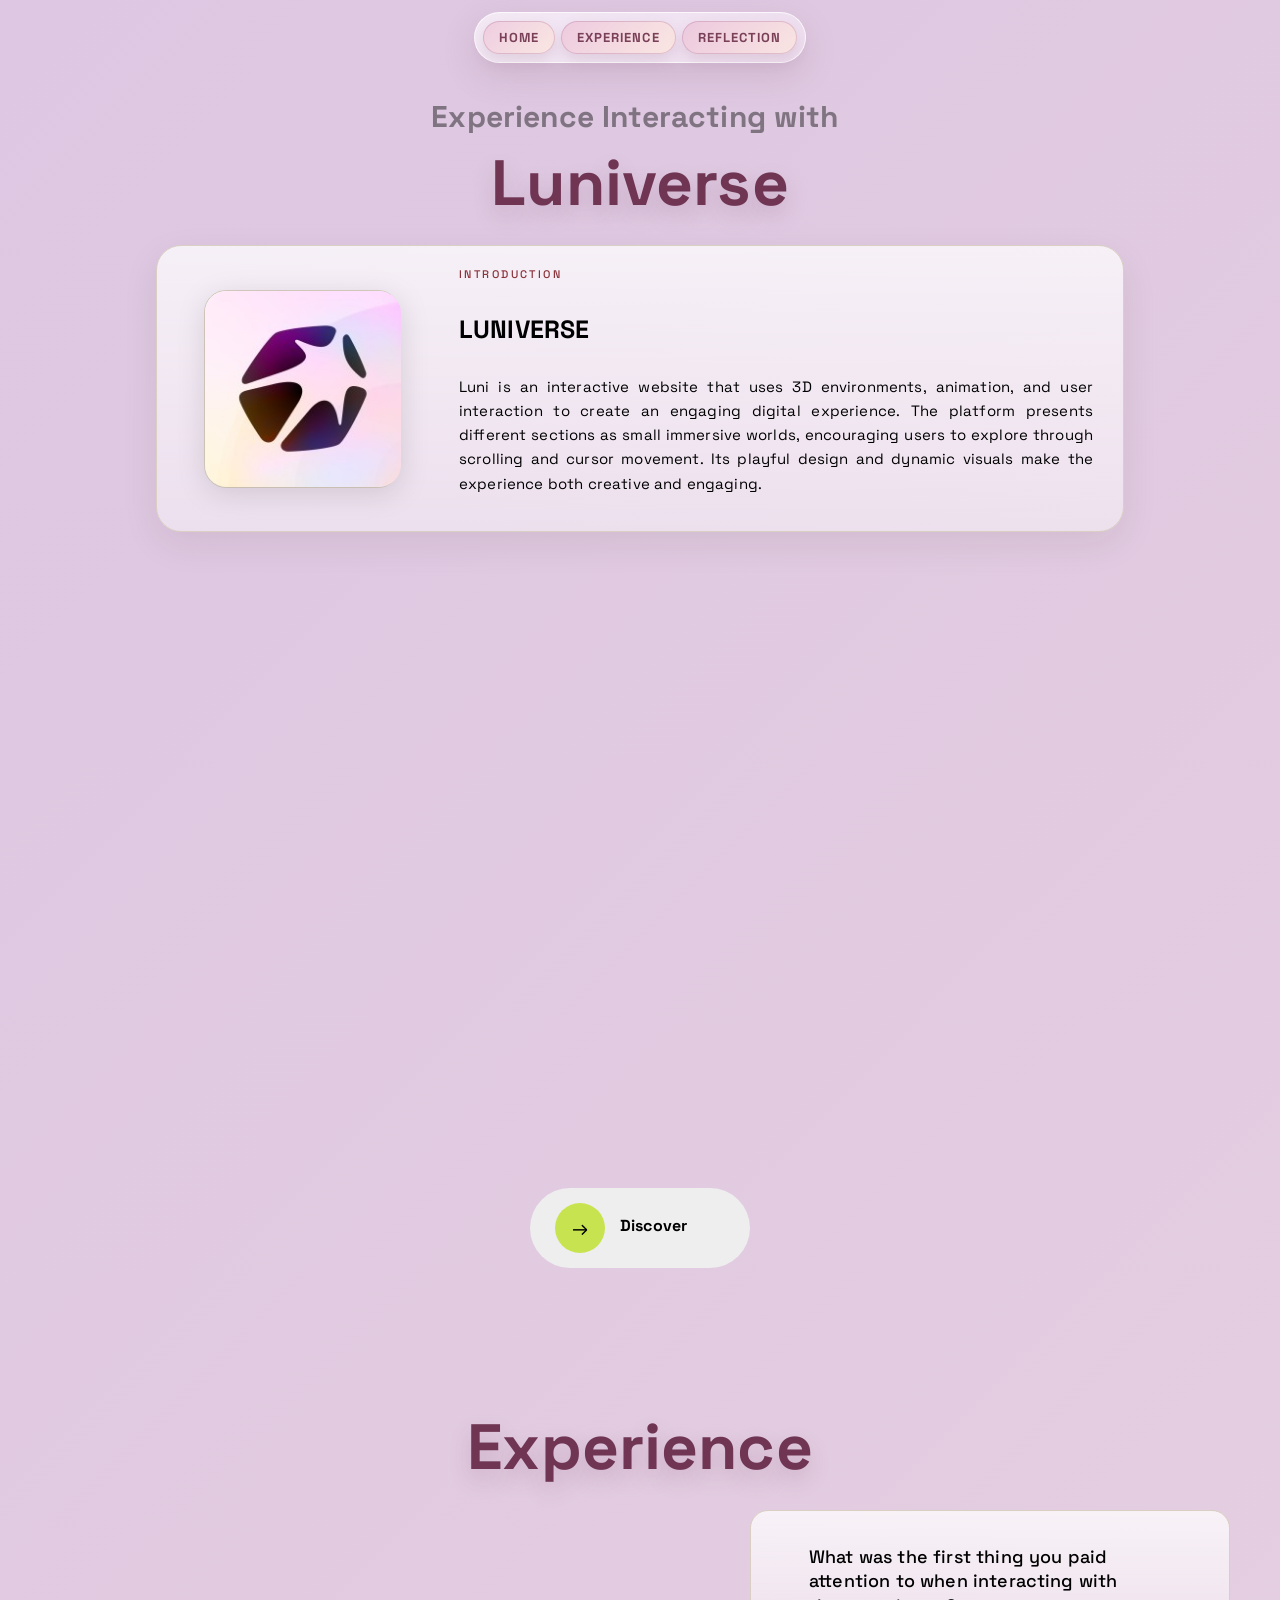
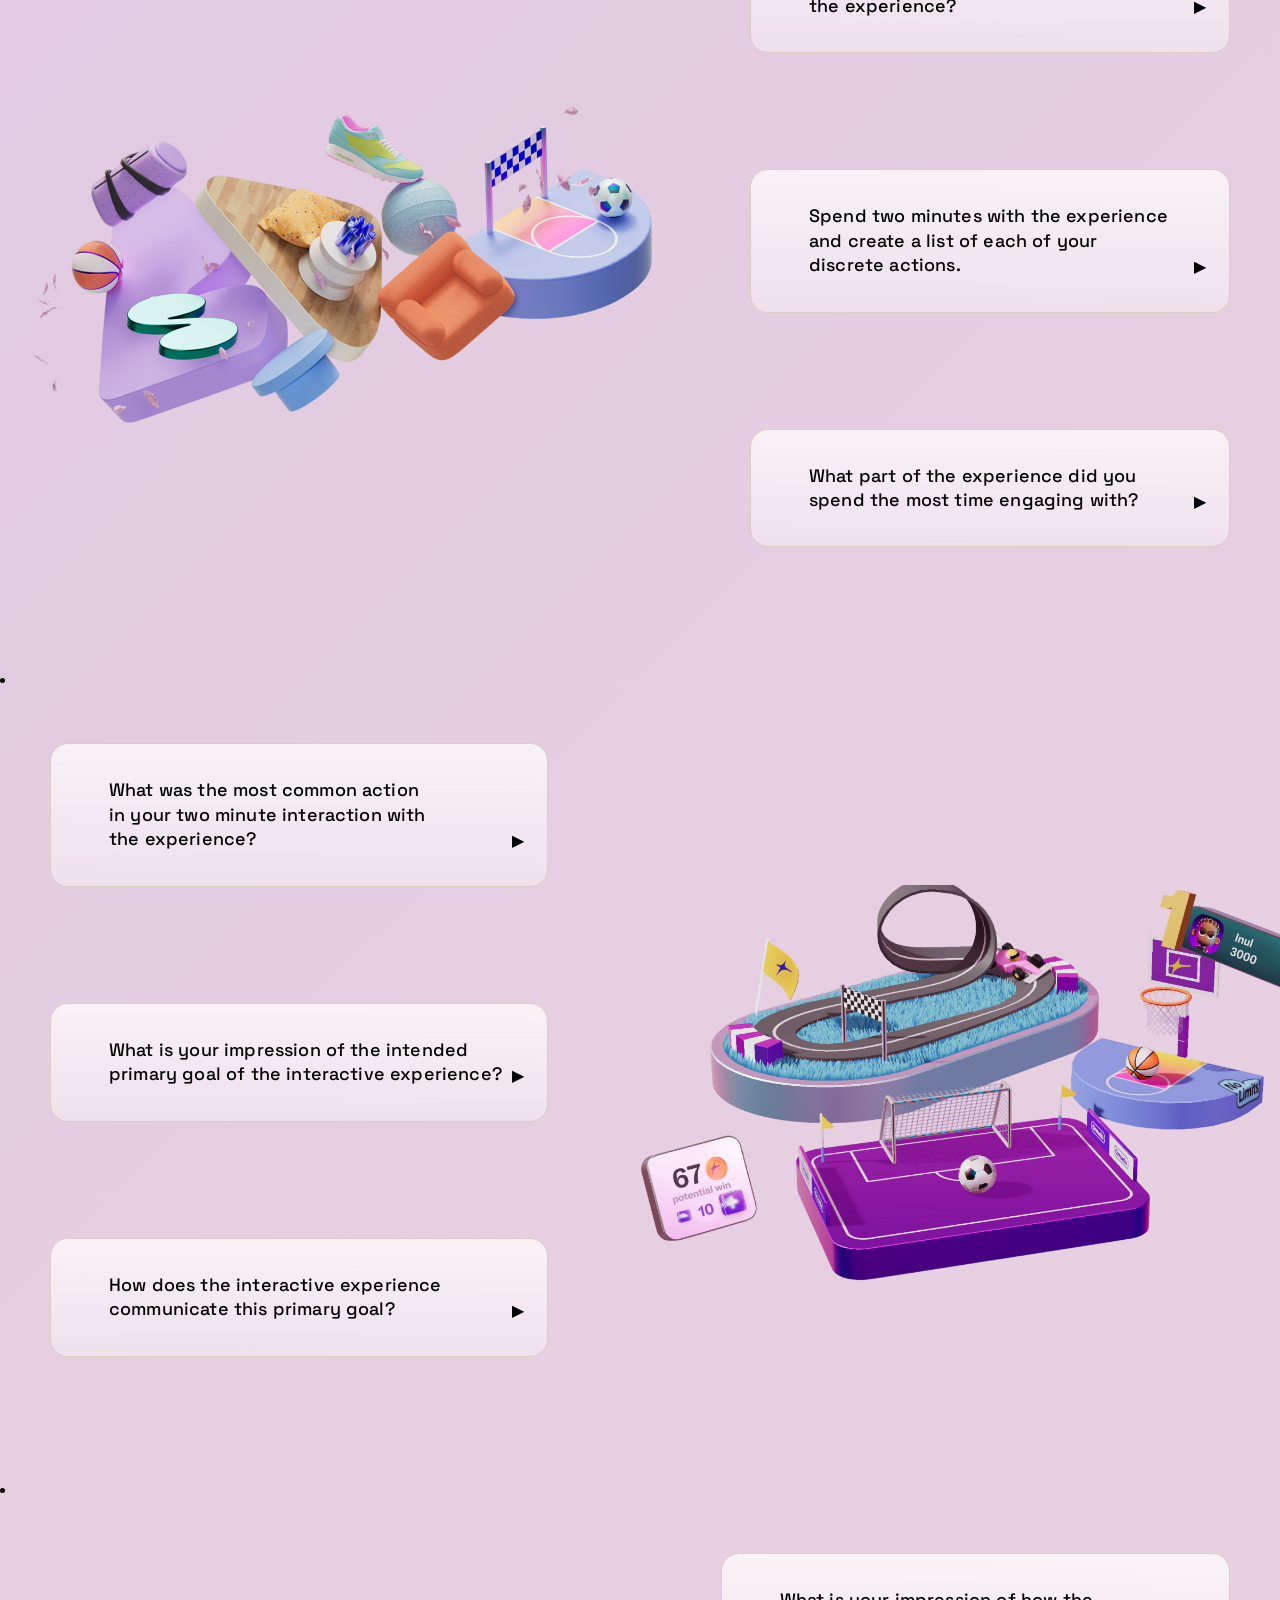
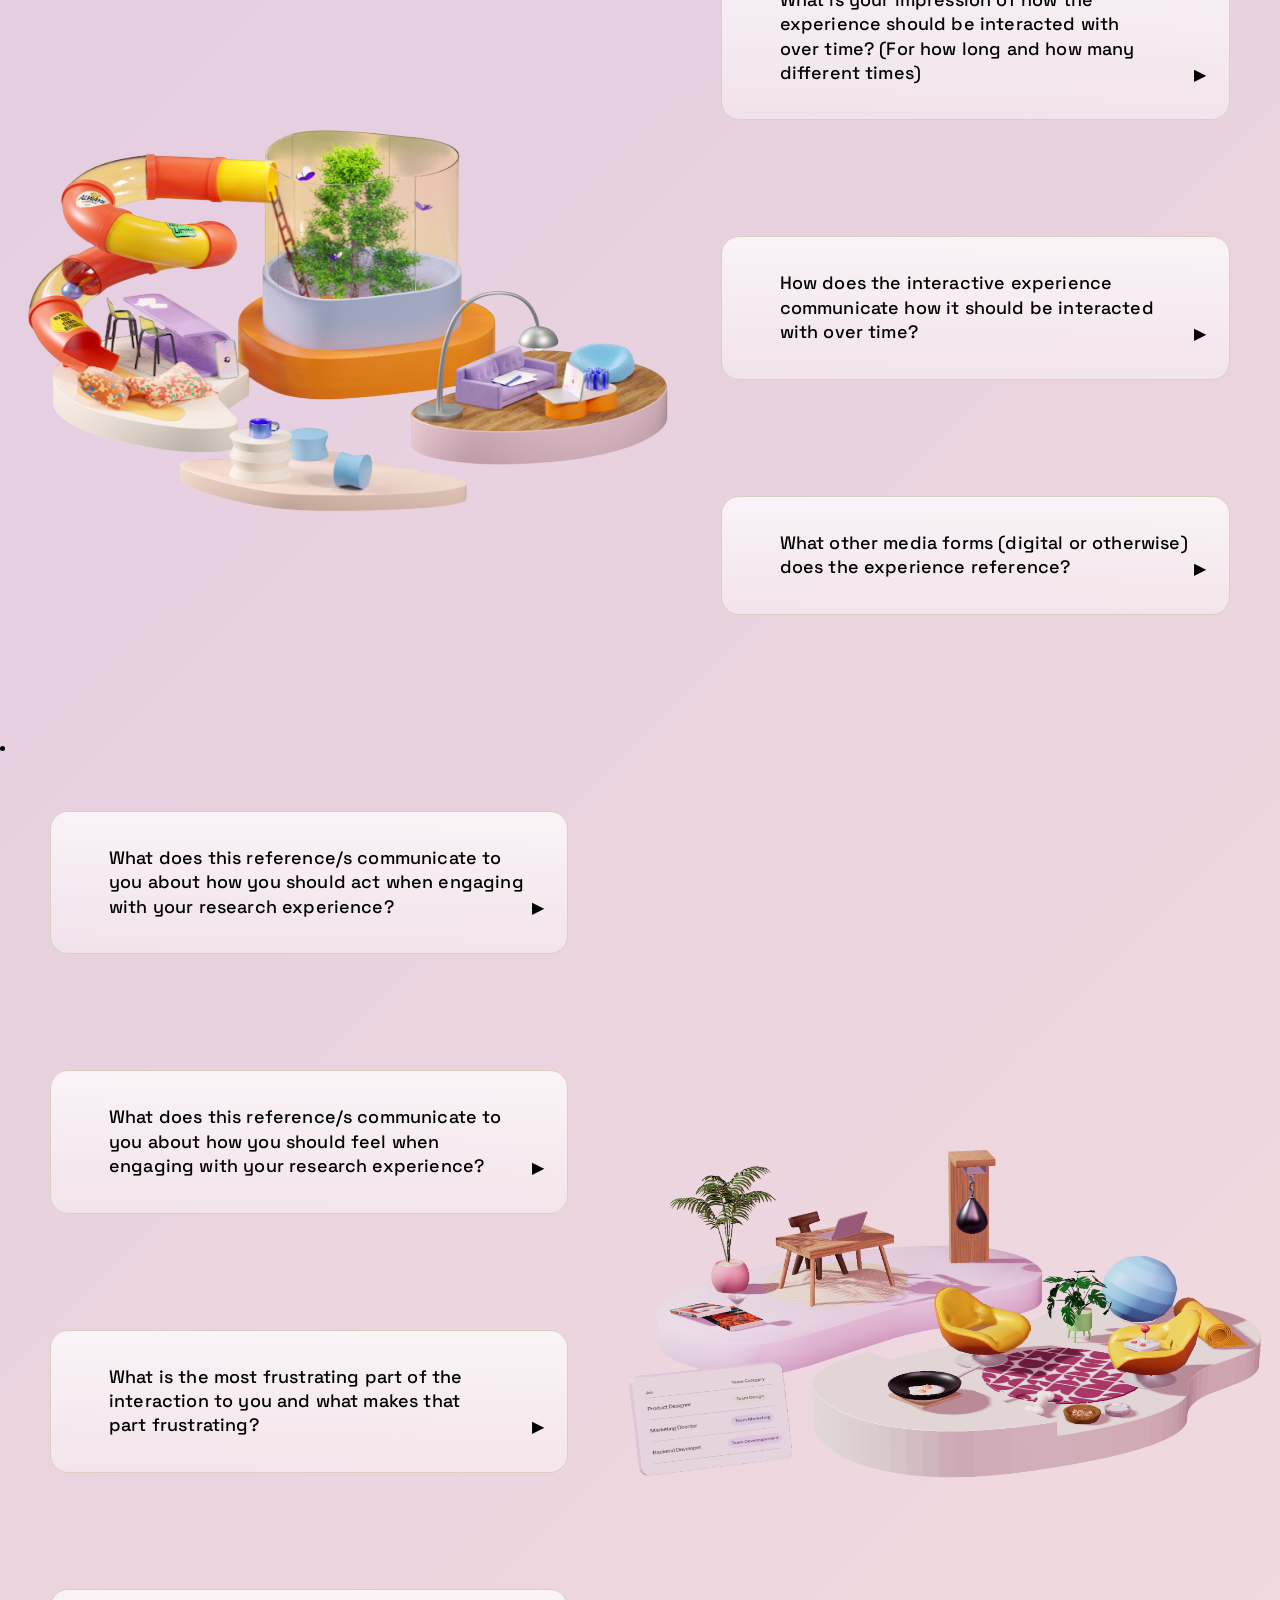
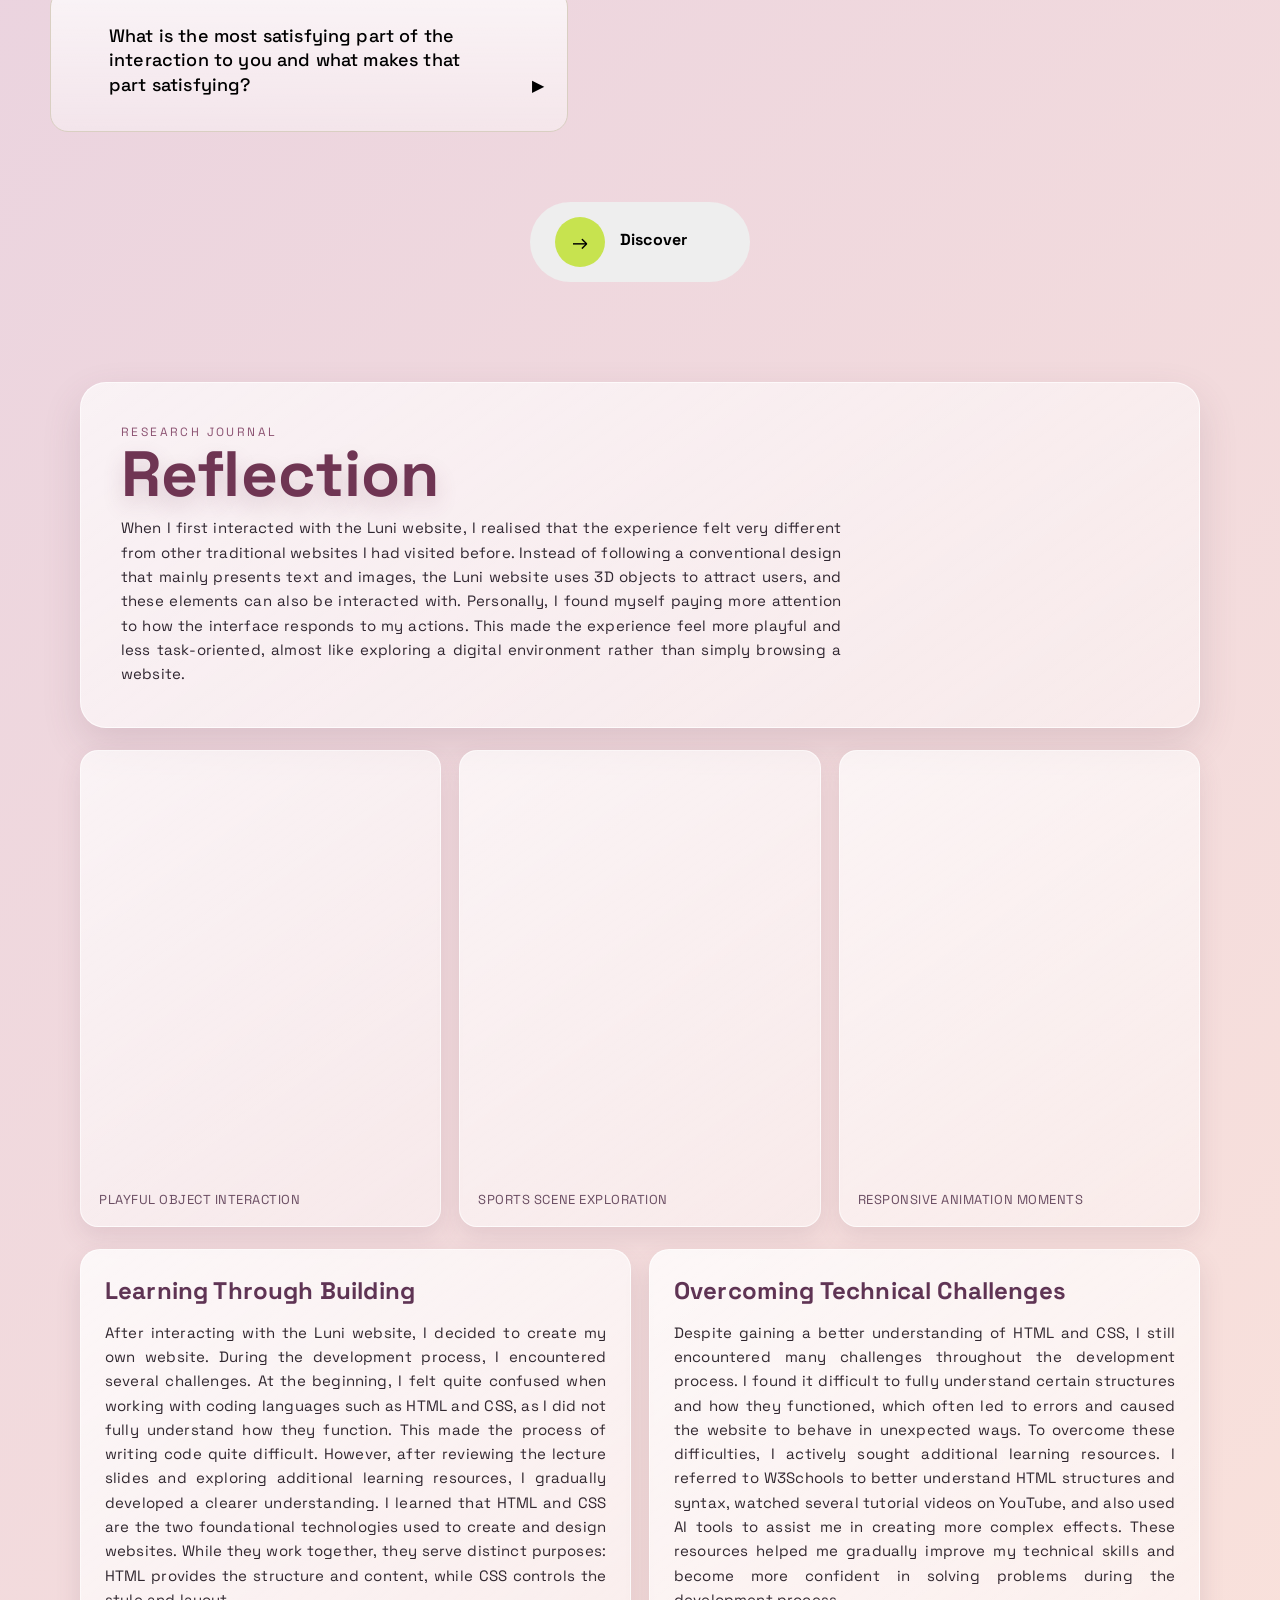
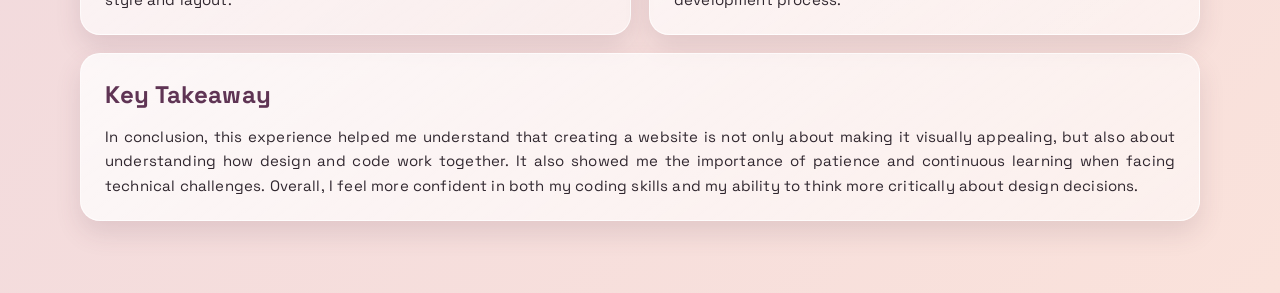
==== commit 090f6e5e: "change" ====
--- a/index.html
+++ b/index.html
@@ -9,7 +9,7 @@
     <link rel="stylesheet" href="reset.css">
     <link rel="stylesheet" href="style.css">
     <link href="https://fonts.googleapis.com/css2?family=Space+Grotesk:wght@300;400;500;600&display=swap" rel="stylesheet">
-
+</head>
 <!-- This website is designed to present my personal reflections and responses to questions about the Luni website. 
 I was inspired by the Luni website in terms of its colour palette, concept, imagery, and typography. 
 However, I simplified these elements to maintain readability and usability-->
@@ -17,11 +17,11 @@
 <body style="background: linear-gradient(135deg, #ddc7e2, #e7d0e0, #fae2db);">
 
  <nav class="navbar">
-  <a href="index.html" class="active"><b>HOME</b></a>
-  <a href="experience.html"><b>EXPERIENCE</b></a>
-  <a href="reflection.html"><b>REFLECTION</b></a>
+  <a href="#home" class="active"><b>HOME</b></a>
+  <a href="#experience" class="active"><b>EXPERIENCE</b></a>
+  <a href="#reflection" class="active"><b>REFLECTION</b></a>
 </nav>
-     <section id="questions">
+     <section id="home">
         
 <h2 style="
     text-align: center; 
@@ -56,11 +56,11 @@
                 <p class="eyebrow">Introduction</p>
                 <h1 style="
                 font-size: 25px; ">LUNIVERSE</h1>
-                <p class="sub;" 
+                <p
                 style="
                 font-size: 15px; 
                 text-align: justify;">
-                    Luni is an interactive website that uses 3D environments, animation, and user interaction to create an engaging digital experience. The platform presents different sections as small immersive worlds, encouraging users to explore through scrolling and cursor movement. Its playful design and dynamic visuals make the experience both creative and engaging.
+                    Luni is an interactive website that uses 3D environments, animation, and user interaction to create an engaging digital experience. The platform presents different sections as small immersive worlds, encouraging users to explore through scrolling and cursor movement. Its playful design and dynamic visuals make the experience both creative and engaging.</p></div>
         </section>
         
 <!--For the image section, I created a bordered box and placed it below the introductory text to keep the layout clean and well-structured. 
@@ -88,13 +88,232 @@
 
 <div style="display:flex; 
 justify-content: center;
-margin-top: -250px">
- <a href="experience.html" class="luni-btn">
+margin-top: -200px">
+ <a href="#experience" class="luni-btn">
   
   <div class="icon">
     →
   </div>
 
+  <div class="content", align-items: center;>
+    <span class="text-1"><b>Discover</b> </span>
+    <span class="text-2">Enter → </span>
+  </div>
+</a>
+</div>
+
+    </main>
+
+     <section id="experience">
+  <h1 style="
+    text-align: center; 
+    font-size: 64px; 
+    margin-bottom: -40px; 
+    font-family: 'Space Grotesk', serif; 
+    color: #6f3553;
+    text-shadow: 0 10px 22px rgba(111, 53, 83, 0.2); ">
+    Experience
+  </h1>
+ 
+<!-- In this section, I designed a list of questions and answers, where every three questions are paired with an image placed beside them. 
+After each set, I used flex-direction: row-reverse to switch the position of the image and text, creating a zigzag layout. 
+This helps make the design look cleaner, less repetitive, and more visually engaging.-->
+
+<!--I selected these images as screenshots from the Luni website to support my responses.
+Including visual examples of the 3D objects helps illustrate my analysis more clearly 
+and makes the content more engaging for users.-->
+
+  <div style="display: flex; align-items: center; gap: 40 px;">
+  <img src="1.png" style="width: 700px; height: 500px;">
+<ol class="qa-list">
+  <li class="qa-item">
+      <details class="qa">
+        <summary>
+          <h2 style="
+            font-size: 18px;
+            margin-left: -30px;">What was the first thing you paid attention to when interacting with the experience?</h2>
+        </summary>
+                <p style="
+                    font-size: 15px;
+                    text-align: justify;
+                    margin-left: -30px;">The first thing that caught my attention when interacting with the website was the colorful 3D environment on the homepage. The large text “Welcome to the Luni verse” appears behind several small scenes that look like different rooms or spaces representing parts of everyday life. The subtle movements and animations within each area made the environment feel lively and interesting. I was especially drawn to the soft pastel color palette, which creates a calm and pleasant visual atmosphere. The overall design feels imaginative and slightly dreamy, which makes the website look very playful and visually appealing.</p></details></li>
+            <li class="qa-item">
+                <details class="qa">
+                <summary>
+           <h2 style="
+                    font-size: 18px;
+                    margin-left: -30px;">Spend two minutes with the experience and create a list of each of your discrete actions.</h2></summary>
+                <p style="
+                    font-size: 15px;
+                    text-align: justify;
+                    margin-left: -30px;">
+                    During the first two minutes interacting with the experience, I performed the following actions:
+
+<ul style="margin-left:-70px;
+color: var(--muted);"> • Opened the website and observed the 3D environment on the homepage.</ul>
+<ul style="margin-left:-70px;
+color: var(--muted);"> • Moved the cursor around to observe the subtle movements of the scene.</ul>
+<ul style="margin-left:-70px;
+color: var(--muted);"> • Looked closely at different objects placed in each area of the homepage.</ul>
+<ul style="margin-left:-70px;
+color: var(--muted);"> • Hovered over elements and noticed objects moving or floating.</ul>
+<ul style="margin-left:-70px;
+color: var(--muted);"> • Scrolled down to explore more parts of the website.</ul>
+<ul style="margin-left:-70px;
+color: var(--muted);"> • Clicked on the Omada section to explore another environment.</ul>
+<ul style="margin-left:-70px;
+color: var(--muted);"> • Observed the sports-themed environment, including the racing track and animated car.</ul>
+<ul style="margin-left:-70px;
+color: var(--muted);"> • Interacted with objects such as the soccer ball and basketball.</ul>
+<ul style="margin-left:-70px;
+color: var(--muted);"> • Navigated back to the homepage and clicked on the Studio section.</ul>
+<ul style="margin-left:-70px;
+color: var(--muted);"> • Observed a new environment with dynamic 3D elements such as moving spheres and butterflies.</ul>
+<ul style="margin-left:-70px;
+color: var(--muted);"> • Interacted with different 3D objects, including clicking on a butterfly and observing changes.</ul>
+<ul style="margin-left:-70px;
+color: var(--muted);"> • Explored interactive elements such as turning objects on and off.</ul>
+<ul style="margin-left:-70px;
+color: var(--muted);"> • Scrolled further and noticed the website automatically transitioned to a new section.</ul>
+<ul style="margin-left:-70px;
+color: var(--muted);"> • Scrolled to the final Career section and observed a playful 3D environment with cute objects.</ul>
+<ul style="margin-left:-70px;
+color: var(--muted);"> • Interacted with elements such as a frying pan and a punching bag, which responded in an engaging way.</ul>
+</p></details></li>
+            <li>
+                <details class="qa">
+                <summary>
+            <h2 style="
+                    font-size: 18px;
+                    margin-left: -30px;">What part of the experience did you spend the most time engaging with?</h2></summary>
+                <p style="
+                    font-size: 15px;
+                    text-align: justify;
+                    margin-left: -30px;">I spent the most time engaging with the interactive animations throughout the website. As the experience is designed in a 3D environment, many objects respond to user interaction, which makes the experience more engaging. I spent a significant amount of time interacting with these 3D elements, observing how they move and react when I hovered over or clicked on them. This aspect of the website encouraged me to explore more and repeat certain interactions multiple times. This suggests that the interactive animations are a key feature designed to capture and maintain user attention.</p></details></li></div>
+            <li>
+                <div style="display: flex; align-items: center; gap: 40 px; flex-direction:row-reverse;">
+  <img src="2.png" style="width: 700px; height: 400px;">
+                <ol class="qa-list">
+  <li class="qa-item">
+                <details class="qa">
+                    <summary>
+            <h2 style="
+                    font-size: 18px;
+                    margin-left: -30px;">What was the most common action in your two minute interaction with the experience?</h2></summary>
+                <p style="
+                    font-size: 15px;
+                    text-align: justify;
+                    margin-left: -30px;">The most common action during my two-minute interaction was moving the cursor across different parts of the 3D environment to observe how the objects respond. Many elements react to cursor movement by shifting or floating slightly, which encouraged me to continue exploring the scene. Another frequent action was scrolling, as I used it to navigate through the website and reveal new sections, where additional 3D elements would appear and animate as I moved down the page.</p></details></li>
+            <li>
+                <details class="qa">
+                    <summary>
+            <h2 style="
+                    font-size: 18px;
+                    margin-left: -30px;">What is your impression of the intended primary goal of the interactive experience?</h2></summary>
+                <p style="
+                    font-size: 15px;
+                    text-align: justify;
+                    margin-left: -30px;">The most common action during my two-minute interaction was moving the cursor across different parts of the 3D environment to observe how the objects respond. Many elements react to cursor movement by shifting or floating slightly, which encouraged me to continue exploring the scene. Another frequent action was scrolling, as I used it to navigate through the website and reveal new sections, where additional 3D elements would appear and animate as I moved down the page.</p></details></li>
+            <li>
+                <details class="qa">
+                    <summary>
+            <h2 style="
+                    font-size: 18px;
+                    margin-left: -30px;">How does the interactive experience communicate this primary goal?</h2></summary>
+                <p style="
+                    font-size: 15px;
+                    text-align: justify;
+                    margin-left: -30px;">The interactive experience communicates this goal through the use of visually engaging 3D environments, smooth animations, and visual storytelling. Each section introduces different aspects of the platform, allowing users to explore its features by interacting with 3D objects rather than passively reading text. After engaging with the 3D environments, users are presented with sections of text accompanied by fluid animations, where the typography and visuals appear almost dynamic and lively. This combination of movement, layout, and imagery helps guide users through the platform’s concept and enhances their overall understanding of its purpose.</p>
+            </details></li></div>
+            <li> 
+                  <div style="display: flex; align-items: center; gap: 40 px;">
+  <img src="3.png" style="width: 1500px; height: 400px;">
+                <ol class="qa-list">
+  <li class="qa-item">
+                <details class="qa">
+                    <summary>
+            <h2 style="
+                    font-size: 18px;
+                    margin-left: -30px;" >What is your impression of how the experience should be interacted with over time? (For how long and how many different times)</h2></summary>
+                <p style="
+                    font-size: 15px;
+                    text-align: justify;
+                    margin-left: -30px;">In my opinion, the experience is designed to be used for a short period of time, typically around five to ten minutes. From my experience, the visually appealing interface, including the moving 3D elements and harmonious pastel colors, encourages users to explore the website in one session. However, it seems that the experience does not require frequent revisits, as it mainly functions as an introduction to the platform. I feel that one or two visits are enough for users to fully explore its content.</p></details></li>
+            <li>
+                <details class="qa">
+                    <summary>
+            <h2 style="
+                    font-size: 18px;
+                    margin-left: -30px;">How does the interactive experience communicate how it should be interacted with over time?</h2></summary>
+                <p style="
+                    font-size: 15px;
+                    text-align: justify;
+                    margin-left: -30px;">The interactive experience communicates this through its scroll-based structure and linear progression. As users scroll down the page, new sections are revealed sequentially, guiding them to explore the experience in a single session. Users are encouraged to click and interact with different elements in each section, engage with small 3D objects, and then read the related information about the platform. Additionally, the lack of features such as user accounts or regularly updated content suggests that the experience is designed to be explored once rather than repeatedly.</p></details></li>
+            <li>
+                 <details class="qa">
+                    <summary>
+            <h2 style="
+                    font-size: 18px;
+                    margin-left: -30px;" >What other media forms (digital or otherwise) does the experience reference?</h2></summary>
+                <p style="
+                    font-size: 15px;
+                    text-align: justify;
+                    margin-left: -30px;">In my opinion, the experience references a variety of media forms, including video games, web-based animations, and digital product advertisements. The 3D environments and interactive elements create a game-like experience, allowing users to interact with objects as if they are playing within a virtual space. At the same time, the smooth animations of both visuals and text resemble common web animation styles found in modern websites. In addition, the overall structure and polished visual presentation of the website reflect a modern product landing page designed to promote a digital application.</p></details></li></div>
+            <li>
+                  <div style="display: flex; align-items: center; gap: 40 px; flex-direction: row-reverse;">
+  <img src="4.png" style="width: 1400px; height: 400px;">
+                <ol class="qa-list">
+  <li class="qa-item">
+                 <details class="qa">
+                    <summary>
+            <h2 style="
+                    font-size: 18px;
+                    margin-left: -30px;">What does this reference/s communicate to you about how you should act when engaging with your research experience?</h2></summary>
+                <p style="
+                    font-size: 15px;
+                    text-align: justify;
+                    margin-left: -30px;">These references suggest that I should interact with the experience in an active and exploratory way. The game-like elements encourage me to click, move the cursor, and interact with different 3D objects. Meanwhile, the web animation style leads me to scroll and observe how the content and concept change as I scroll up and down the page. At the same time, the structure of product advertisements also encourages me to read, explore, and understand the information about the interactive web project.</p></details></li>
+            <li>
+                 <details class="qa">
+                    <summary>
+            <h2 style="
+                    font-size: 18px;
+                    margin-left: -30px;">What does this reference/s communicate to you about how you should feel when engaging with your research experience?</h2></summary>
+                <p style="
+                    font-size: 15px;
+                    text-align: justify;
+                    margin-left: -30px;">These references suggest that I should feel curious, excited, and engaged while interacting with the experience. The game-like elements make me feel excited and curious, as exploring one section encourages me to move to another to discover more interesting features. The web animation style makes me feel satisfied and impressed, as the smooth movements and soft visuals create a light and almost dreamlike atmosphere, as if I am floating in the clouds. In addition, the structure of a modern product landing page makes me feel interested and confident in the platform, as it presents information in a clear, polished, and visually appealing way.</p></details></li>
+            <li>
+                 <details class="qa">
+                    <summary>
+            <h2 style="
+                    font-size: 18px;
+                    margin-left: -30px;">What is the most frustrating part of the interaction to you and what makes that part frustrating?</h2></summary>
+                <p style="
+                    font-size: 15px;
+                    text-align: justify;
+                    margin-left: -30px;">One of the most annoying aspects of interaction is scroll sensitivity. The site responds very quickly to scrolling input, which sometimes causes the page to move to the next section too suddenly. As a result, I sometimes missed important details or didn't have enough time to fully explore the previous section before moving on to another experience. This made the interaction feel a bit rushed and reduced my ability to fully engage with certain elements.</p></details></li>
+            <li>
+                 <details class="qa">
+                    <summary>
+            <h2 style="
+                    font-size: 18px;
+                    margin-left: -30px;">What is the most satisfying part of the interaction to you and what makes that part satisfying?</h2></summary>
+                <p style="
+                    font-size: 15px;
+                    text-align: justify;
+                    margin-left: -30px;">The most satisfying part of the experience is the visual design of the site, especially the use of 3D elements and smooth animations. Carefully designed 3D objects, combined with soothing pastel colors, create a vibrant and visually pleasing environment. Smooth movements and responsive interactions make designs vibrant and engaging, enhancing the overall user experience. This strong visual design makes the website fun to explore and leaves a lasting impression.</p></details></li></div>
+        </ol>
+
+        <div style="display: flex;
+        justify-content: center;
+        margin-top: -50px; ">
+<a href="#reflection" class="luni-btn">
+
+  <div class="icon">
+    →
+  </div>
+
   <div class="content", align-items: center; >
     <span class="text-1"><b>Discover</b> </span>
     <span class="text-2">Enter → </span>
@@ -102,6 +321,74 @@
 </a>
 </div>
 
-    </main>
+
+<!--In the reflection section, I mentioned that interacting with the Luni website felt very different and engaging, 
+especially because of the 3D elements. To support this, I included a screen recording showing how I interacted with the website.
+I placed it right after the first paragraph so it directly connects with what I described.-->
+
+  <main class="reflection-page"
+  style="margin-top: 100px;">
+    <section class="reflection-hero" id="reflection">
+      <p class="reflection-kicker">Research Journal</p>
+      <h1 style="
+    text-align: left; 
+    font-size: 64px; 
+    margin-top: -30px; 
+    margin-bottom: -10px;
+    font-family: 'Space Grotesk', serif; 
+   color: #6f3553;
+   text-shadow: 0 10px 22px rgba(111, 53, 83, 0.2); ">Reflection</h1>
+      <p class="reflection-lead">
+        When I first interacted with the Luni website, I realised that the experience felt very different from other traditional websites I had visited before. Instead of following a conventional design that mainly presents text and images, the Luni website uses 3D objects to attract users, and these elements can also be interacted with. Personally, I found myself paying more attention to how the interface responds to my actions. This made the experience feel more playful and less task-oriented, almost like exploring a digital environment rather than simply browsing a website.
+      </p>
+    </section>
+
+<section class="reflection-media" aria-label="Interaction clips">
+      <article class="media-card">
+        <video autoplay muted loop playsinline>
+          <source src="boxing.mp4" type="video/mp4">
+        </video>
+        <p>Playful object interaction</p>
+      </article>
+
+      <article class="media-card">
+        <video autoplay muted loop playsinline>
+          <source src="soccer.mp4" type="video/mp4">
+        </video>
+        <p>Sports scene exploration</p>
+      </article>
+
+      <article class="media-card">
+        <video autoplay muted loop playsinline>
+          <source src="egg.mp4" type="video/mp4">
+        </video>
+        <p>Responsive animation moments</p>
+      </article>
+    </section>
+
+ <section class="reflection-notes">
+      <article class="reflection-card">
+        <h2>Learning Through Building</h2>
+        <p>
+          After interacting with the Luni website, I decided to create my own website. During the development process, I encountered several challenges. At the beginning, I felt quite confused when working with coding languages such as HTML and CSS, as I did not fully understand how they function. This made the process of writing code quite difficult. However, after reviewing the lecture slides and exploring additional learning resources, I gradually developed a clearer understanding. I learned that HTML and CSS are the two foundational technologies used to create and design websites. While they work together, they serve distinct purposes: HTML provides the structure and content, while CSS controls the style and layout. <!--link-->
+        </p>
+      </article>
+
+      <article class="reflection-card">
+        <h2>Overcoming Technical Challenges</h2>
+        <p>
+          Despite gaining a better understanding of HTML and CSS, I still encountered many challenges throughout the development process. I found it difficult to fully understand certain structures and how they functioned, which often led to errors and caused the website to behave in unexpected ways. To overcome these difficulties, I actively sought additional learning resources. I referred to W3Schools<!--link--> to better understand HTML structures and syntax, watched several tutorial videos on YouTube, and also used AI tools to assist me in creating more complex effects. These resources helped me gradually improve my technical skills and become more confident in solving problems during the development process.
+        </p>
+      </article>
+    
+    <article class="reflection-card reflection-card--wide">
+        <h2>Key Takeaway</h2>
+        <p>
+          In conclusion, this experience helped me understand that creating a website is not only about making it visually appealing, but also about understanding how design and code work together. It also showed me the importance of patience and continuous learning when facing technical challenges. Overall, I feel more confident in both my coding skills and my ability to think more critically about design decisions.
+        </p>
+      </article>
+    </section>
+  </main>
+
 </body>
 </html>
--- a/style.css
+++ b/style.css
@@ -18,12 +18,8 @@
   --shadow-soft: 0 12px 36px rgba(41, 23, 11, 0.08);
 }
 
-.sub {
-  margin: 0;
-  color: var(--muted);
-  max-width: 62ch;
-  font-size: clamp(16px, 1.8vw, 19px);
-}
+html {scroll-behavior: smooth;}
+
 
 .eyebrow {
   text-transform: uppercase;
@@ -47,7 +43,6 @@
   width: 100%;
   height: 100%;
   object-fit: cover;
-
   opacity: 0;
   animation: fade 8s infinite;
 }
@@ -74,13 +69,6 @@
 
 body {
   margin: 0;
-  background:
-    radial-gradient(circle at 9% 8%, rgba(184, 204, 236, 0.72) 0%, rgba(184, 204, 236, 0) 46%),
-    radial-gradient(circle at 92% 10%, rgba(239, 204, 233, 0.66) 0%, rgba(239, 204, 233, 0) 44%),
-    radial-gradient(circle at 78% 88%, rgba(204, 184, 232, 0.58) 0%, rgba(204, 184, 232, 0) 48%),
-    radial-gradient(circle at 14% 92%, rgba(235, 218, 207, 0.56) 0%, rgba(235, 218, 207, 0) 50%),
-    var(--bg);
-  color: var(--ink);
   font-family: "Space Grotesk", "Segoe UI", sans-serif;
   line-height: 1.62;
   letter-spacing: 0.01em;
@@ -113,17 +101,6 @@
   overflow: hidden;
 }
 
-.hero::after {
-  content: "";
-  position: absolute;
-  inset: auto -80px -110px auto;
-  width: 260px;
-  height: 260px;
-  border-radius: 50%;
-  background: radial-gradient(circle, var(--accent-soft) 0%, rgba(139, 49, 57, 0) 72%);
-  z-index: -1;
-}
-
 .hero-media {
   width: 196px;
   aspect-ratio: 1 / 1;
@@ -210,11 +187,6 @@
 }
 
 @media (max-width: 560px) {
-  .brand {
-    padding: 18px 16px 8px;
-    font-size: 20px;
-    letter-spacing: 0.06em;
-  }
 
   .wrap {
     padding: 10px 16px 34px;
@@ -243,10 +215,6 @@
 
   h1 {
     font-size: clamp(30px, 11vw, 44px);
-  }
-
-  .sub {
-    font-size: 15px;
   }
 
   .qa-list {
@@ -321,11 +289,6 @@
   white-space: nowrap;
 }
 
-/* FIRST TEXT */
-.text-1{
-  opacity: 1;
-}
-
 /* TEXT HOVER */
 .text-2{
   opacity: 0;
@@ -357,15 +320,6 @@
 /* click effect */
 .luni-btn:active{
   transform: scale(0.97);
-}
-
-@keyframes fadeIn{
-  from{
-    opacity: 0;
-  }
-  to{
-    opacity: 1;
-  }
 }
 
 /*The navigation bar is designed to be minimal in order to keep the website clear and easy to use. 
@@ -400,20 +354,9 @@
   padding: 10px 16px;
   border-radius: 999px;
   line-height: 1;
-  transition: color 0.25s ease, background-color 0.25s ease, transform 0.25s ease, box-shadow 0.25s ease;
-}
-
-.navbar a b {
-  font-weight: 600;
-}
-
-.navbar a::after {
-  content: none;
 }
 
 .navbar a:hover {
-  color: #7a4058;
-  background: rgba(236, 205, 224, 0.52);
   transform: translateY(-1px);
 }
 
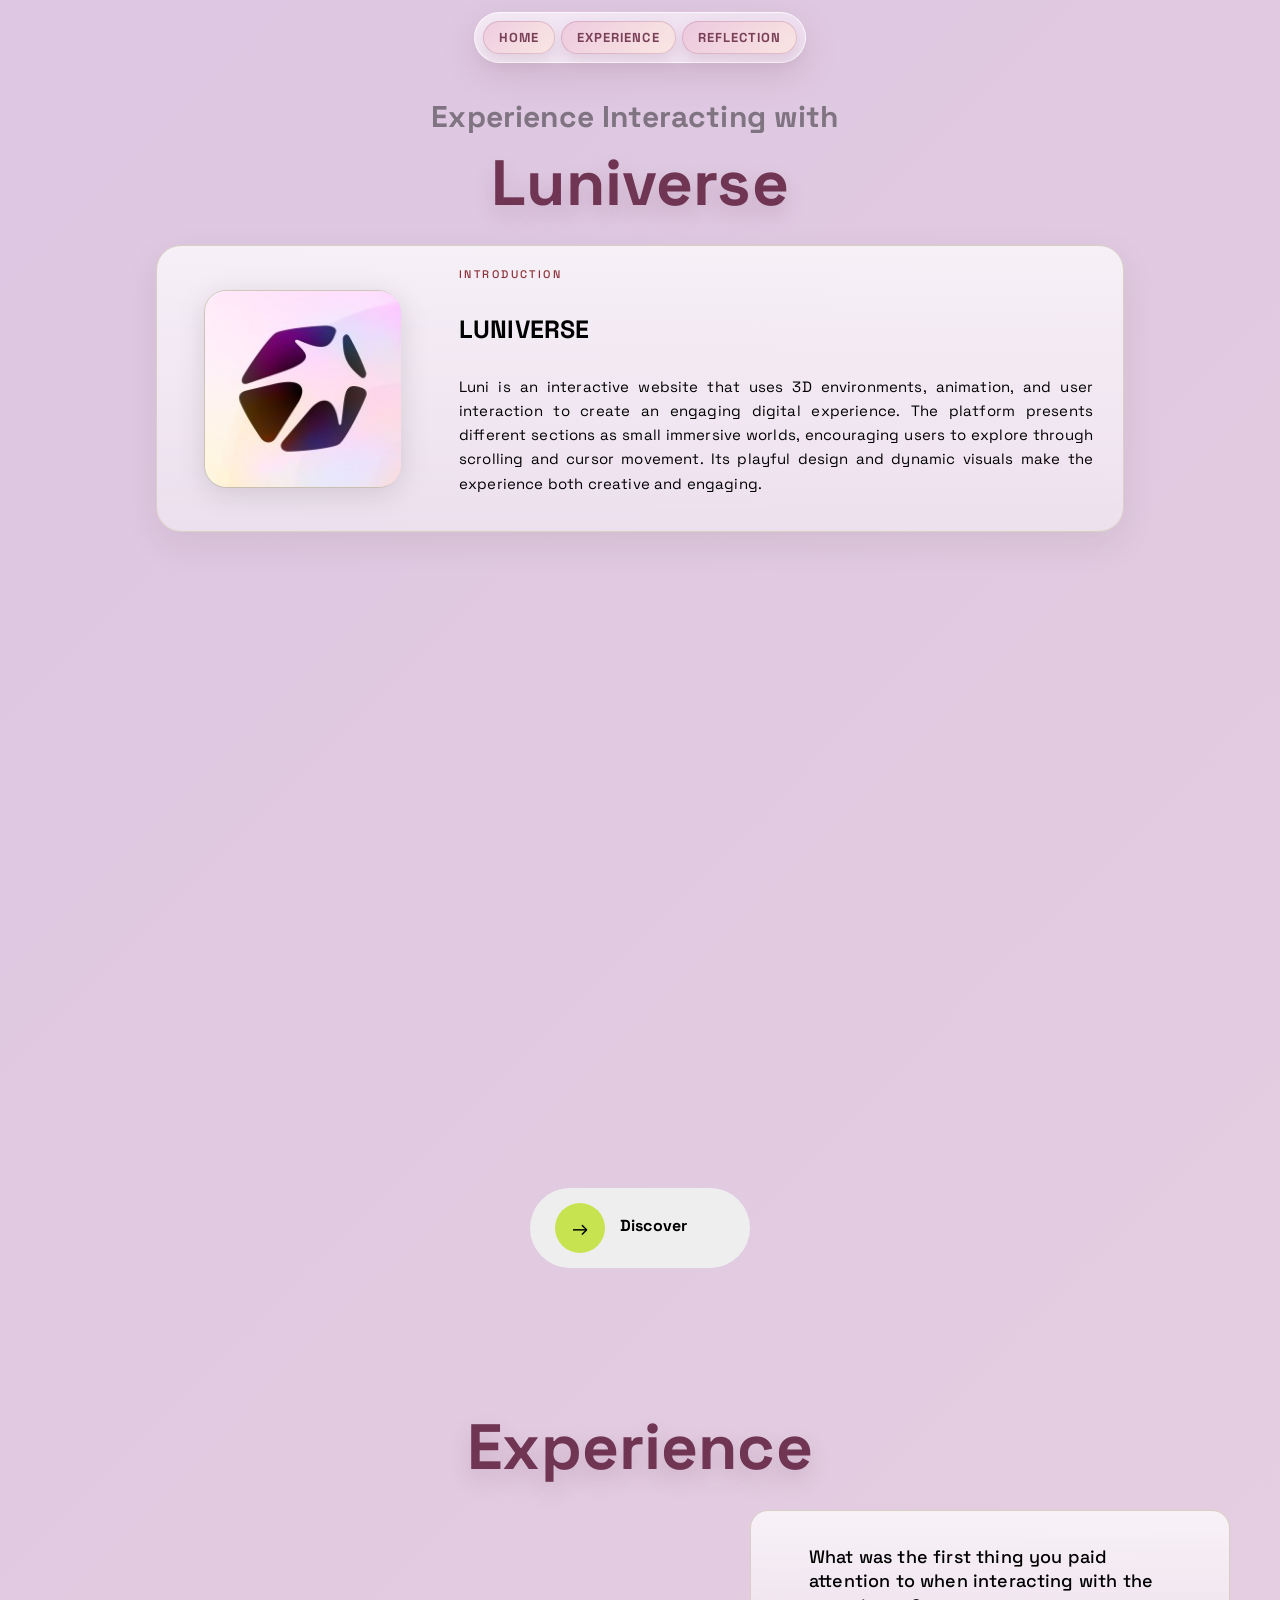
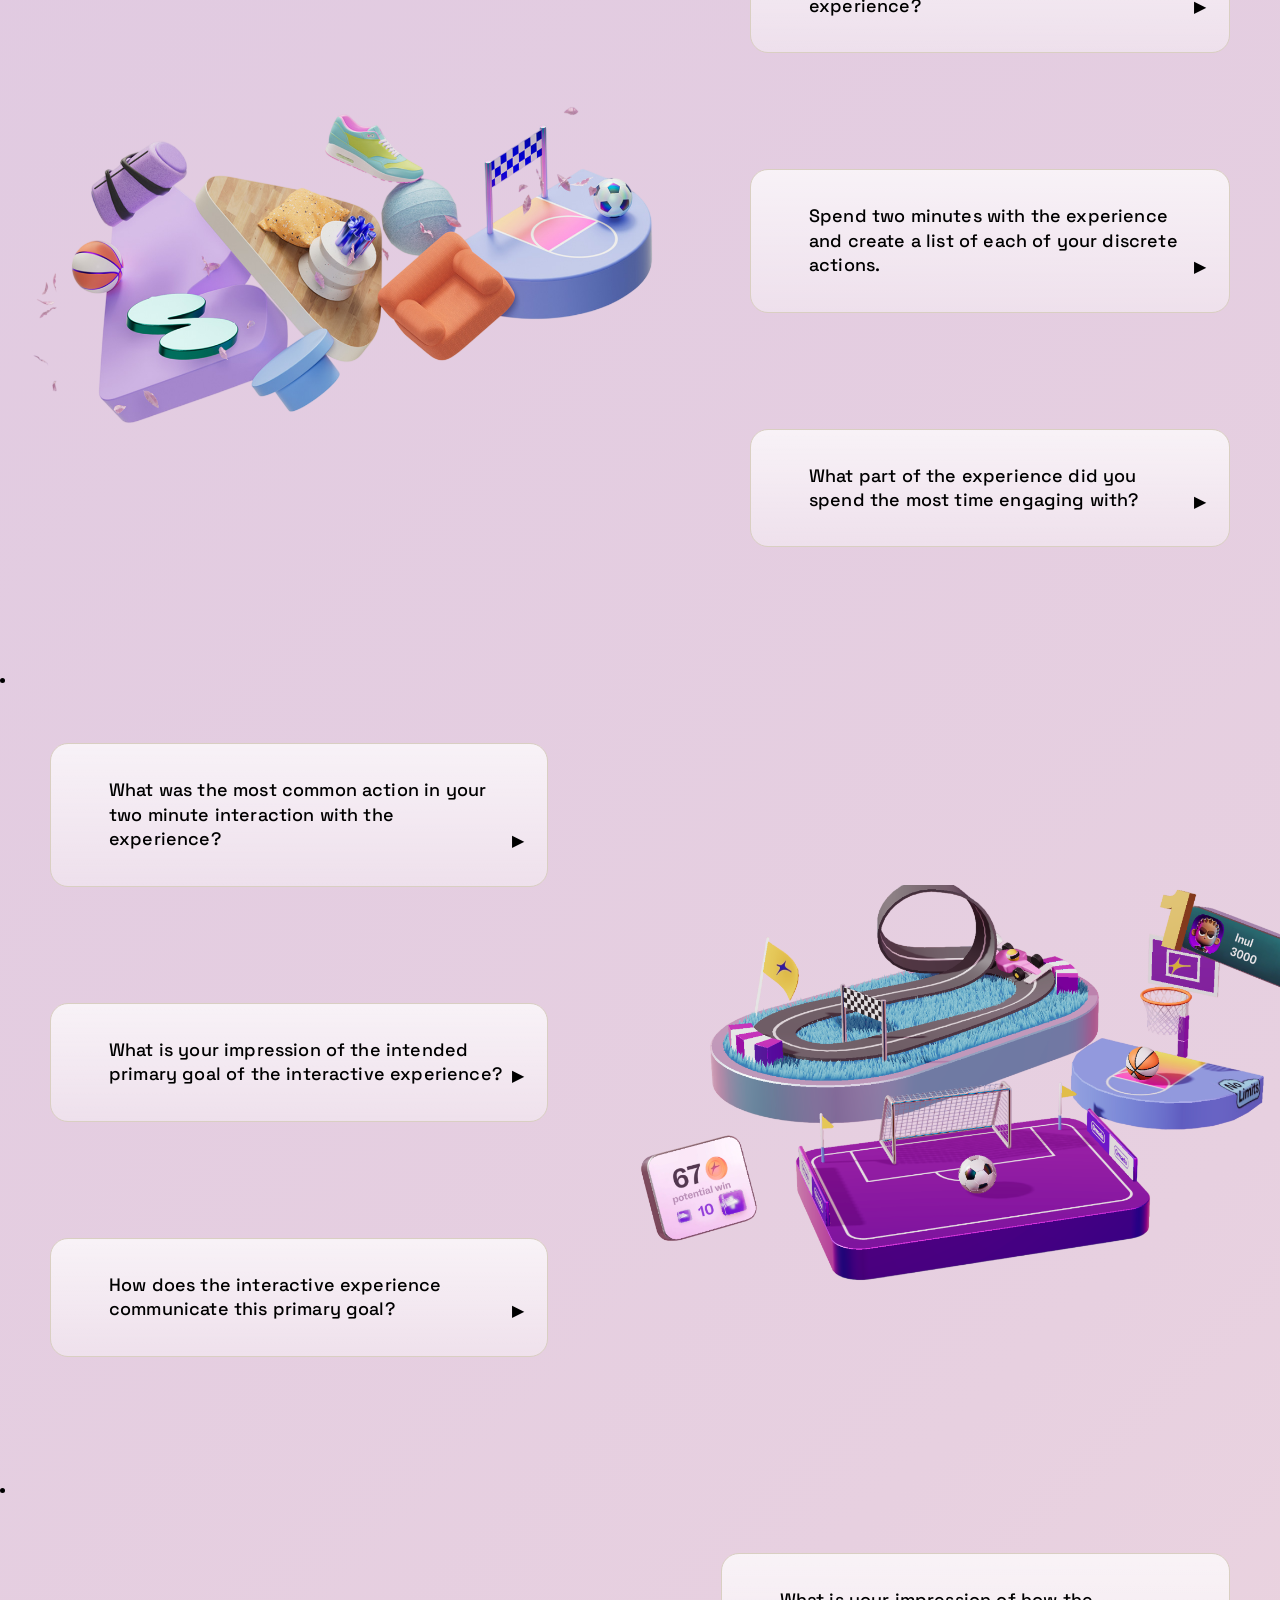
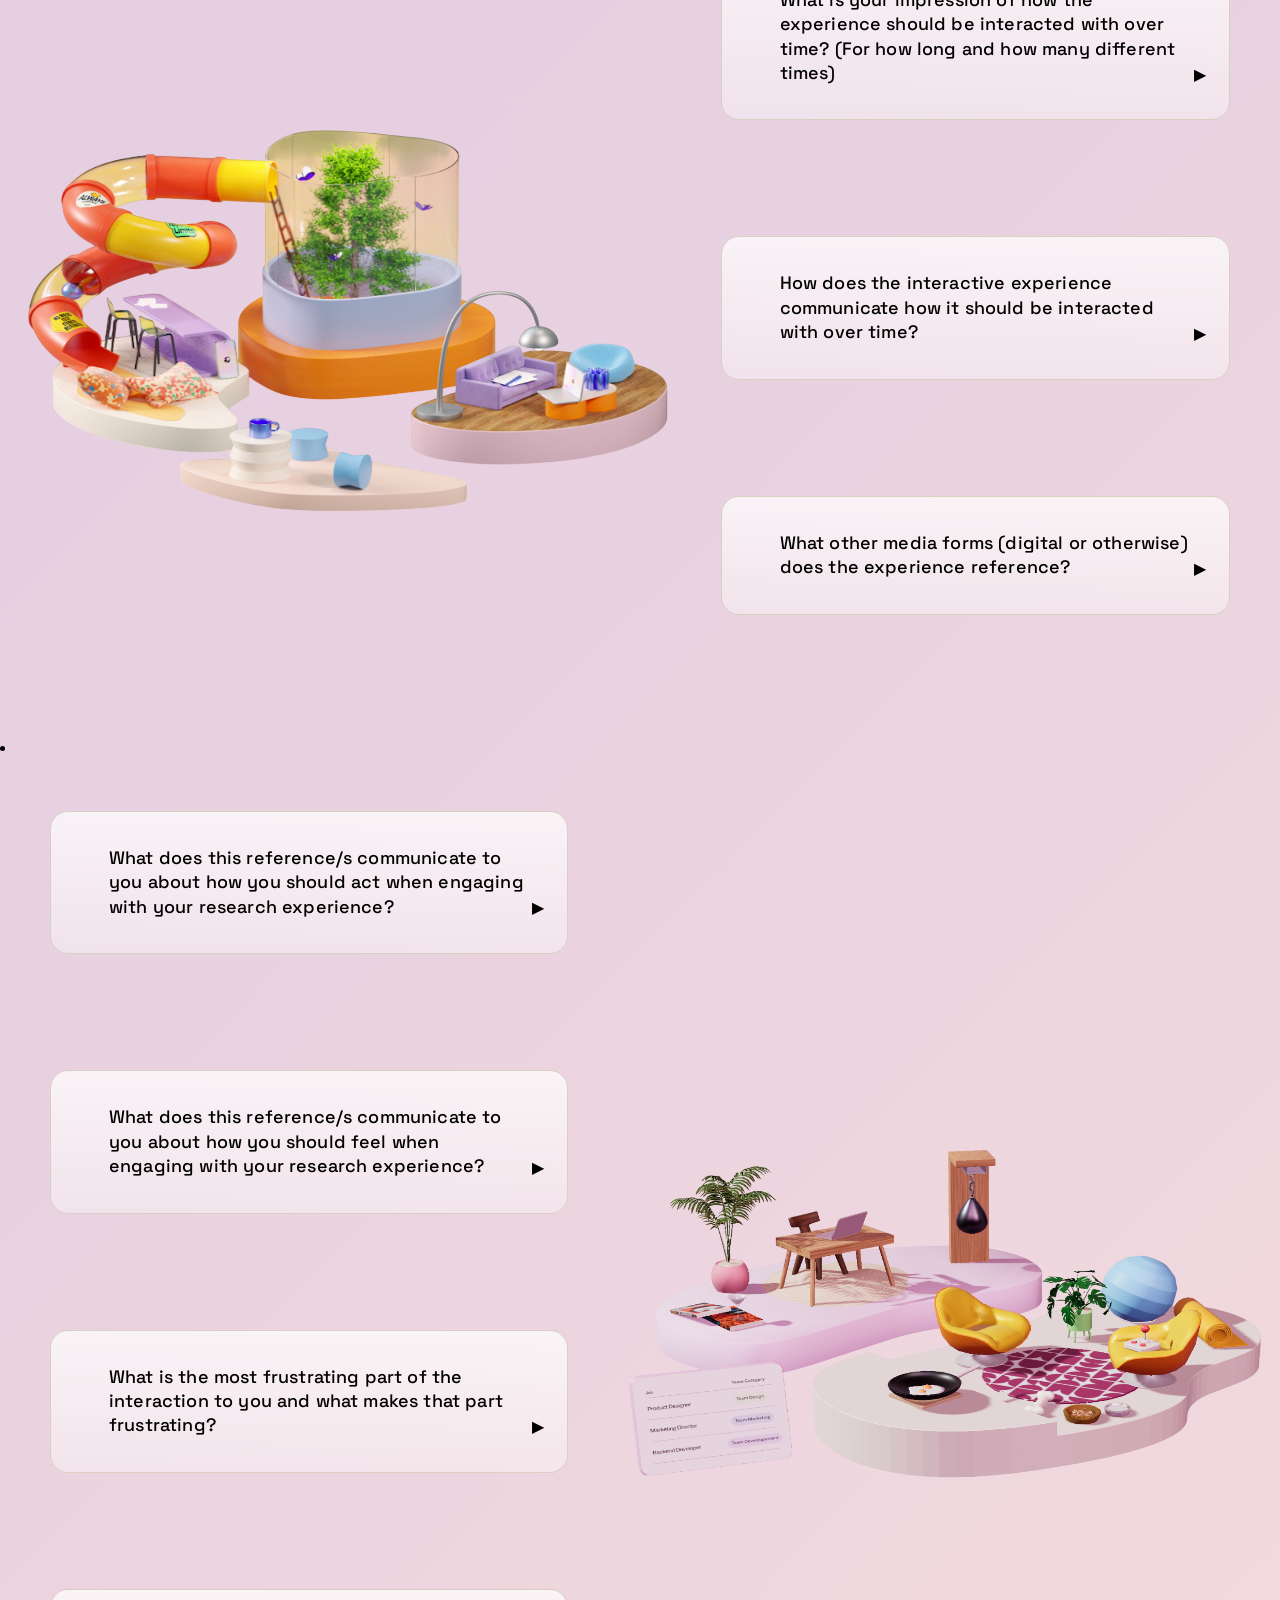
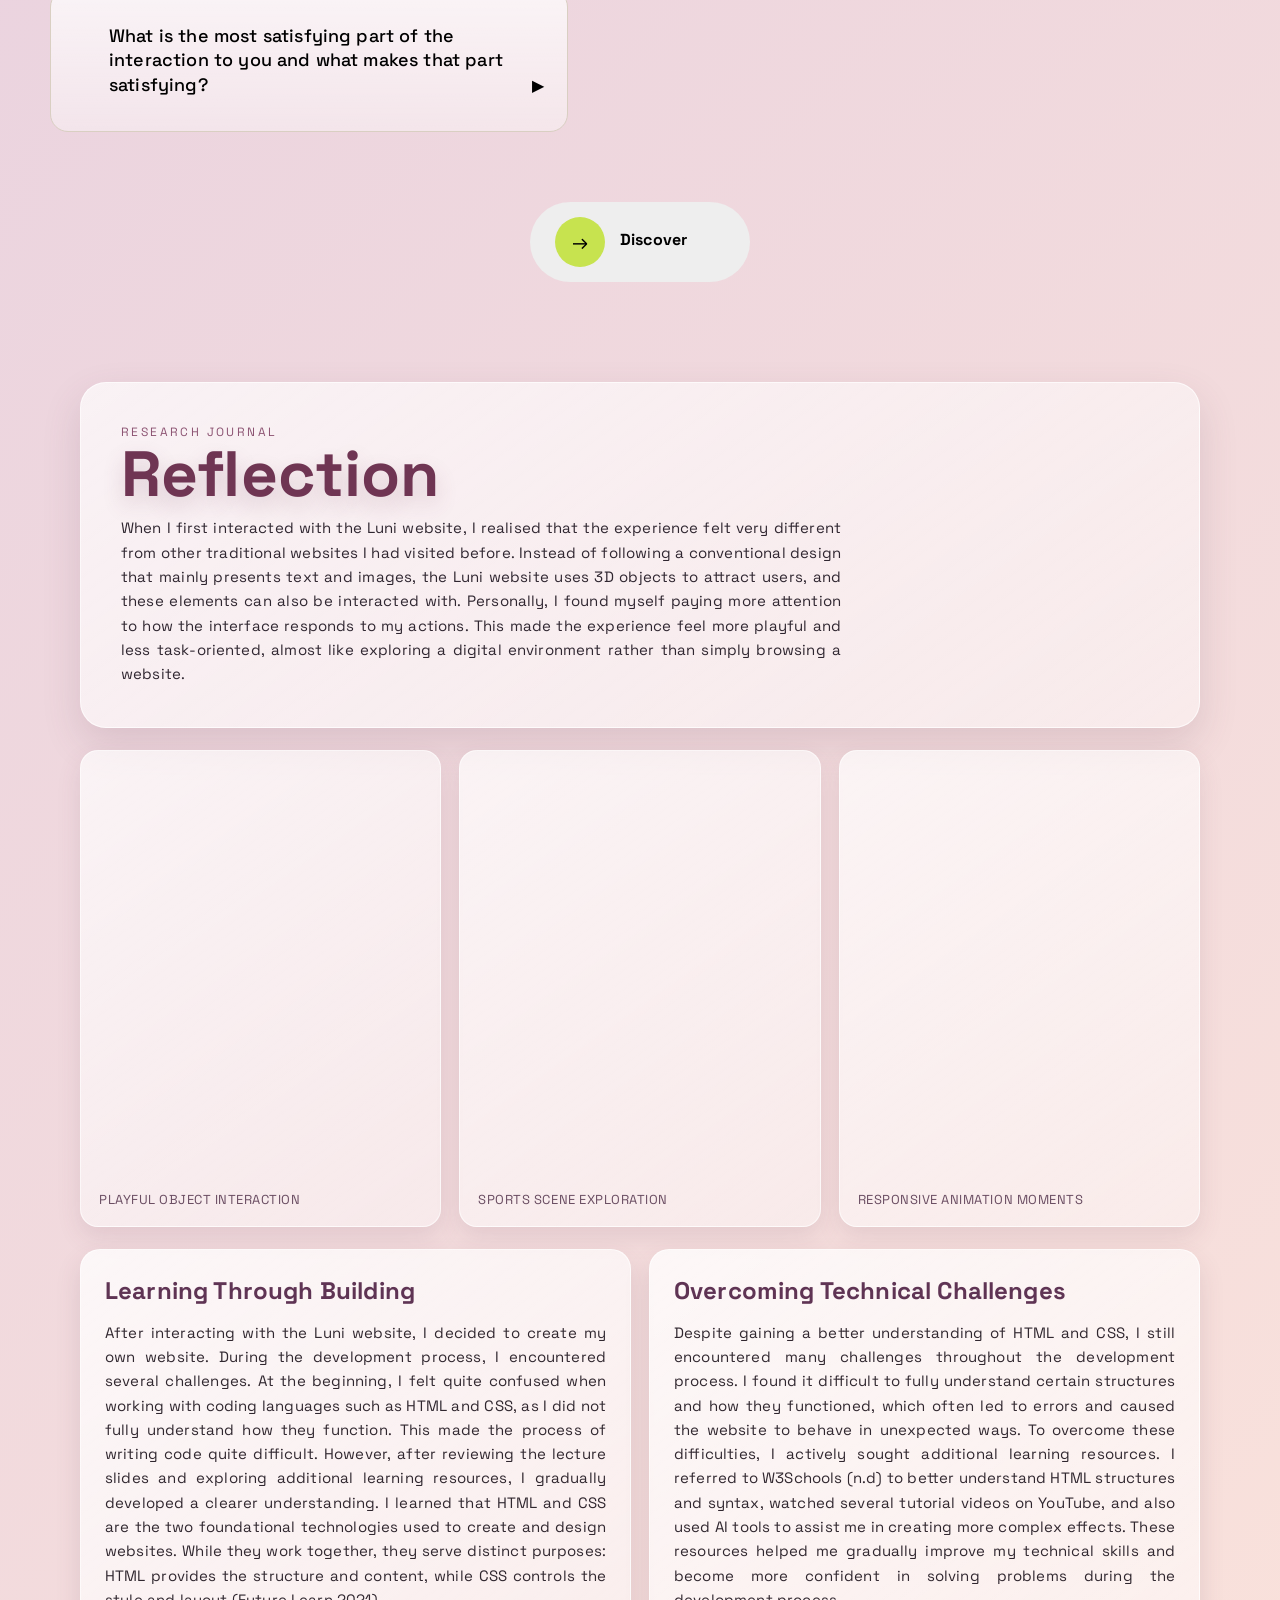
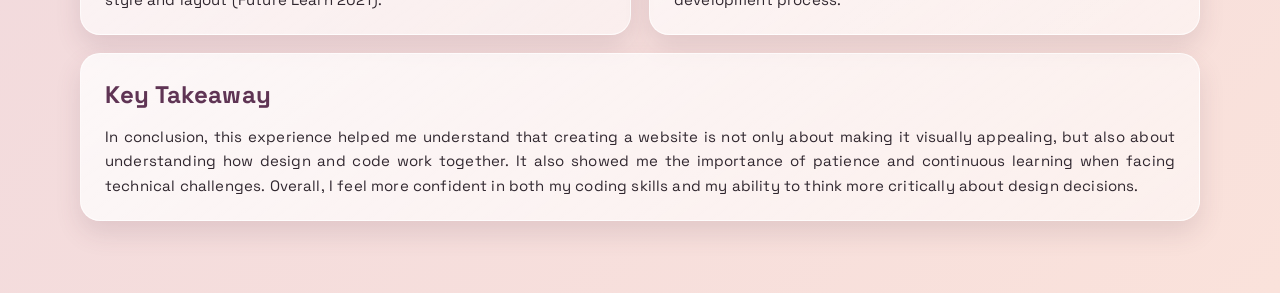
==== commit 3505fc98: "last" ====
--- a/index.html
+++ b/index.html
@@ -115,13 +115,9 @@
     Experience
   </h1>
  
-<!-- In this section, I designed a list of questions and answers, where every three questions are paired with an image placed beside them. 
-After each set, I used flex-direction: row-reverse to switch the position of the image and text, creating a zigzag layout. 
-This helps make the design look cleaner, less repetitive, and more visually engaging.-->
-
-<!--I selected these images as screenshots from the Luni website to support my responses.
-Including visual examples of the 3D objects helps illustrate my analysis more clearly 
-and makes the content more engaging for users.-->
+<!-- In this section, I designed a Q&A layout where every three questions are paired with an image beside them. 
+ I alternated the layout using flex-direction: row-reverse to create a zigzag pattern, making the design less repetitive 
+ and more visually engaging. The images are screenshots from the Luni website, included to support my responses and better illustrate the 3D objects discussed. -->
 
   <div style="display: flex; align-items: center; gap: 40 px;">
   <img src="1.png" style="width: 700px; height: 500px;">
@@ -370,14 +366,14 @@
       <article class="reflection-card">
         <h2>Learning Through Building</h2>
         <p>
-          After interacting with the Luni website, I decided to create my own website. During the development process, I encountered several challenges. At the beginning, I felt quite confused when working with coding languages such as HTML and CSS, as I did not fully understand how they function. This made the process of writing code quite difficult. However, after reviewing the lecture slides and exploring additional learning resources, I gradually developed a clearer understanding. I learned that HTML and CSS are the two foundational technologies used to create and design websites. While they work together, they serve distinct purposes: HTML provides the structure and content, while CSS controls the style and layout. <!--link-->
+          After interacting with the Luni website, I decided to create my own website. During the development process, I encountered several challenges. At the beginning, I felt quite confused when working with coding languages such as HTML and CSS, as I did not fully understand how they function. This made the process of writing code quite difficult. However, after reviewing the lecture slides and exploring additional learning resources, I gradually developed a clearer understanding. I learned that HTML and CSS are the two foundational technologies used to create and design websites. While they work together, they serve distinct purposes: HTML provides the structure and content, while CSS controls the style and layout (Future Learn 2021).
         </p>
       </article>
 
       <article class="reflection-card">
         <h2>Overcoming Technical Challenges</h2>
         <p>
-          Despite gaining a better understanding of HTML and CSS, I still encountered many challenges throughout the development process. I found it difficult to fully understand certain structures and how they functioned, which often led to errors and caused the website to behave in unexpected ways. To overcome these difficulties, I actively sought additional learning resources. I referred to W3Schools<!--link--> to better understand HTML structures and syntax, watched several tutorial videos on YouTube, and also used AI tools to assist me in creating more complex effects. These resources helped me gradually improve my technical skills and become more confident in solving problems during the development process.
+          Despite gaining a better understanding of HTML and CSS, I still encountered many challenges throughout the development process. I found it difficult to fully understand certain structures and how they functioned, which often led to errors and caused the website to behave in unexpected ways. To overcome these difficulties, I actively sought additional learning resources. I referred to W3Schools (n.d) to better understand HTML structures and syntax, watched several tutorial videos on YouTube, and also used AI tools to assist me in creating more complex effects. These resources helped me gradually improve my technical skills and become more confident in solving problems during the development process.
         </p>
       </article>
     
--- a/style.css
+++ b/style.css
@@ -125,6 +125,9 @@
 then refined it myself by removing unnecessary elements and adjusting it based on my understanding. I also applied layout techniques such as alignment, margin, padding, and borders, 
 along with small transform effects to improve the overall design and interaction.*/
 
+/*When I used LLM to help write this code, and I understand that it controls text alignment, font sizes, and colors for each question box. 
+It also adds rounded corners, hover effects (including movement and shadows), positions the arrow correctly, 
+and creates an animation where the arrow rotates on click while the answer expands and the box resizes.*/
 .qa-list {
   list-style: none;
   counter-reset: qa;
@@ -150,7 +153,6 @@
   line-height: 1.36;
   font-weight: 500;
   margin: 10px;
-  text-wrap: pretty;
 }
 
 .qa-list p {
@@ -167,6 +169,10 @@
     box-shadow: 0 10px 26px rgba(35, 20, 8, 0.08);
   }
 }
+
+/*I used LLM to help write this code, and I understand that it controls text alignment, font sizes, and colors for each question box. 
+It also adds rounded corners, hover effects (including movement and shadows), positions the arrow correctly, 
+and creates an animation where the arrow rotates on click while the answer expands and the box resizes.*/
 
 .qa summary{
   list-style: none;
@@ -238,10 +244,9 @@
   }
 }
 
-/*I found this arrow animation quite challenging, especially when making the text appear on hover. 
-I first used ChatGPT to generate the initial code, then explored tutorials on YouTube to better understand how the animation works. 
-After that, I adjusted and simplified the code to fit my design.
-This helped me improve my understanding of CSS animations and apply what I learned in Week 4.*/
+/*In this part, I used an LLM to ask how to adjust the effects for the “luni-btn” section. After reviewing the explanation, 
+I realized it was built from simpler code patterns, so I tried to recreate it myself. I first adjusted the text and icon, 
+then added effects like transform and opacity to achieve the interaction I wanted.*/
 
 .luni-btn{
   position: relative;
@@ -254,10 +259,6 @@
   background: #eee;
   text-decoration: none;
   color: black;
-  width: fit-content;
-  overflow: hidden;
-  cursor: pointer;
-  transition: all 0.4s ease;
 }
 
 /* ICON */
@@ -271,7 +272,6 @@
   justify-content: center;
   font-size: 20px;
   transition: transform 0.4s ease;
-  will-change: transform;
 }
 
 /* TEXT */
@@ -325,6 +325,10 @@
 /*The navigation bar is designed to be minimal in order to keep the website clear and easy to use. 
 I added a hover effect to provide visual feedback and encourage user interaction.
 I chose a pink colour and hologram for this effect because it fits well with the overall layout, and it is also inspired by the Luni website’s colour palette.*/
+
+/*For this part, I’m more familiar with the code. I can write the basic elements myself, 
+such as text alignment, font sizes, colors, and sizing. However, for more complex effects and creating the navigation bar, 
+I learned by watching tutorials on YouTube.*/
 
 /* NAVBAR STYLING */
 .navbar {
@@ -369,6 +373,9 @@
 /*For this part, I applied the knowledge I learned in class by using basic CSS properties to design the layout of the page. 
 I focused on arranging different boxes and elements clearly so that the content is easy to read and well-organised.*/
 
+/*I revisited the lesson on layout and went back to the in-class exercises on the lecture slides to review and recall 
+the code, which I then used to build the reflection section.*/
+
 /*REFLECTION PAGE*/
 .reflection-page {
   width: min(1120px, calc(100% - 56px));
@@ -460,4 +467,23 @@
 
 .reflection-card--wide {
   grid-column: 1 / -1;
-}+}
+
+/*REFLECTION*/
+/*
+Bro Code ( 21 September 2023) 'How to create a CSS navigation bar in 6 minutes!' [video], Bro Code, YouTube website, accessed 6 April 2026, https://www.youtube.com/watch?v=f3uCSh6LIY0
+
+Built in (2025) User Acquisition Manager, Built in website, accessed 5 April 2026. https://builtin.com/job/user-acquisition-manager/3427740
+
+Future Learn (2021) ‘What are HTML and CSS used for? The basics of coding for the web’, Future Learn website, accessed 5 April 2026. https://www.futurelearn.com/info/blog/what-are-html-css-basics-of-coding
+
+Fuwen (n.d.) Hình đám Mây Màu Hồng [PNG picture], Pngtree website, accessed 5 April 2026. https://vi.pngtree.com/freepng/pink-cloud-shape_20284363.html
+
+Herve (n.d.) Luni, Herve website, accessed 5 April 2026.  https://herve.paris/en/our-work/luni#:~:text=Radical%20Freedom,consistency%20among%20the%20various%20environments.
+
+Knowledge ( 21 September 2024) 'How to Navigate / Scroll Down to a DIV on Button Click using HTML & CSS' [video], Web Tech Knowledge, YouTube website, accessed 6 April 2026, https://www.youtube.com/watch?v=oby8GHRgRyg&t=66s
+
+Luni (2025) Welcome to the Luniverse, Luni website, accessed 5 April 2026. https://www.luni.app/
+
+W3schools (n.d.) HTML Introduction, W3schools website, accessed 5 April 2026. https://www.w3schools.com/html/html_intro.asp
+*/
